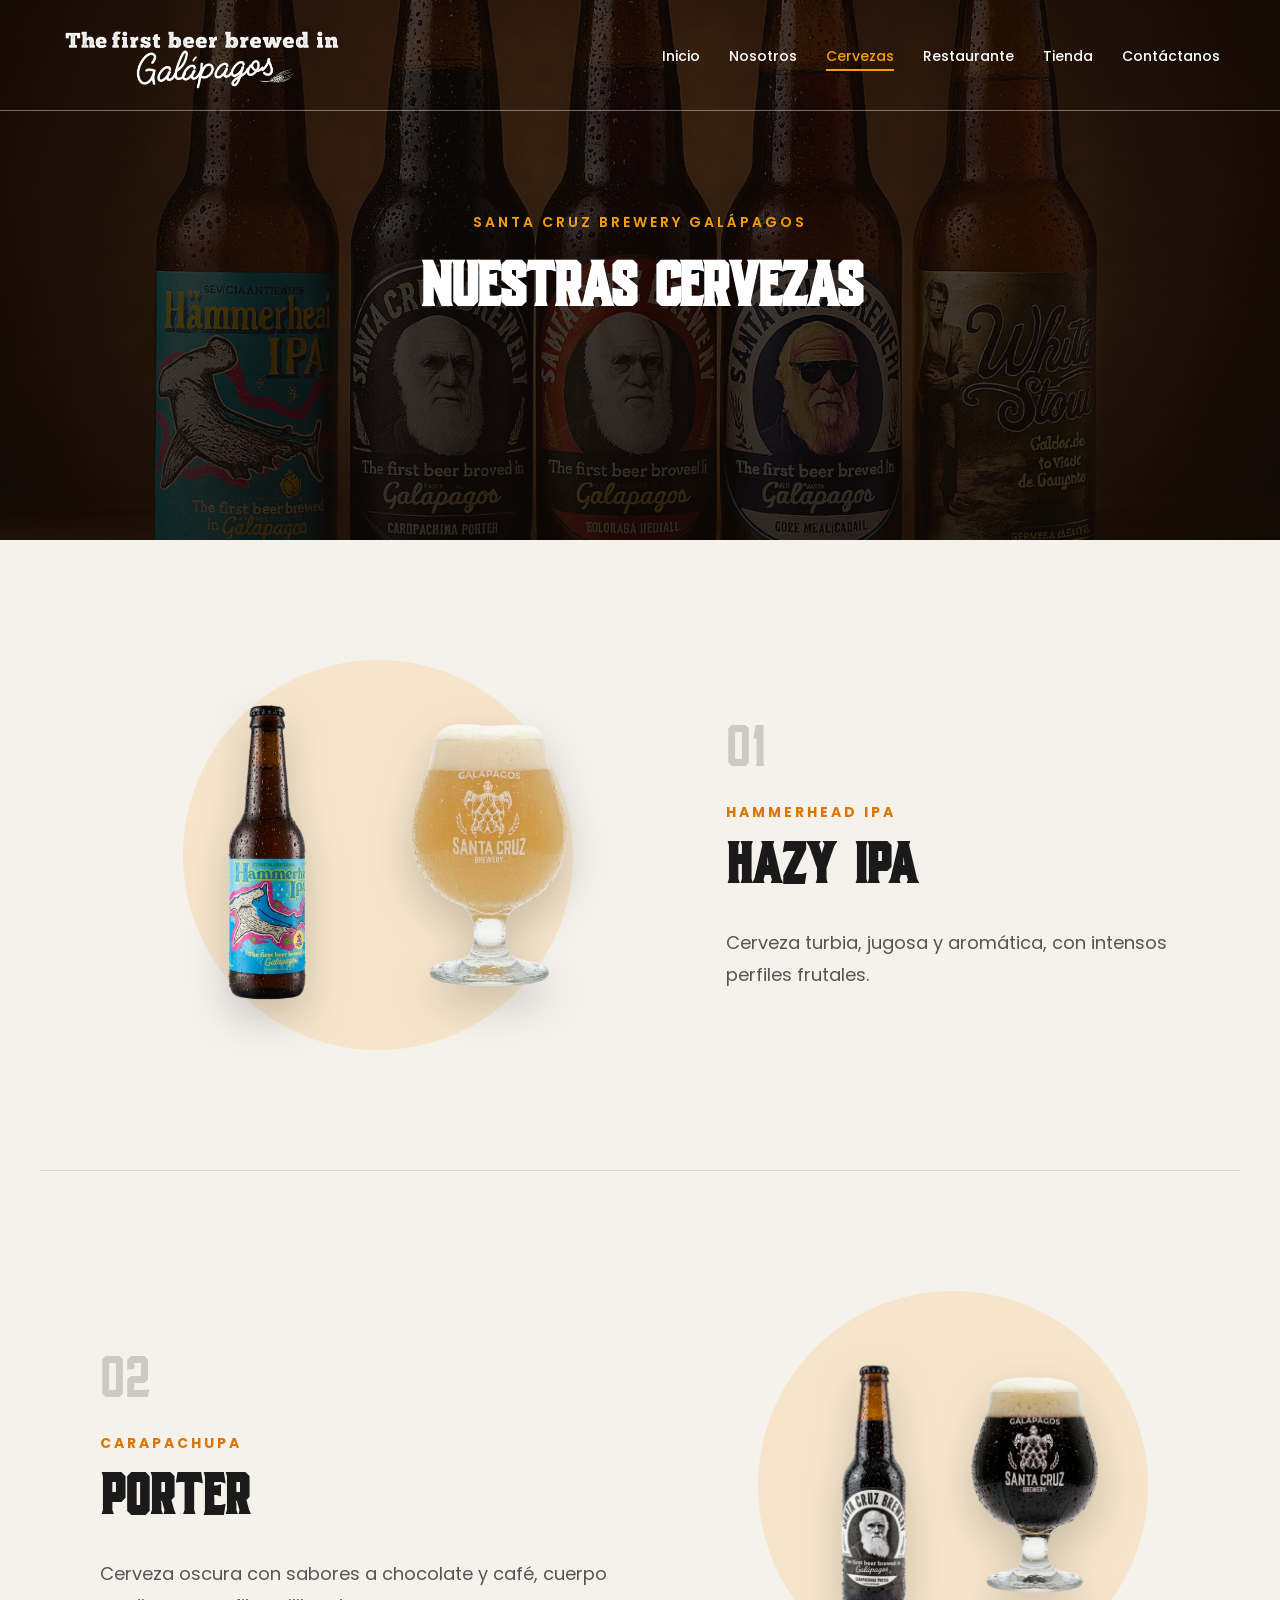
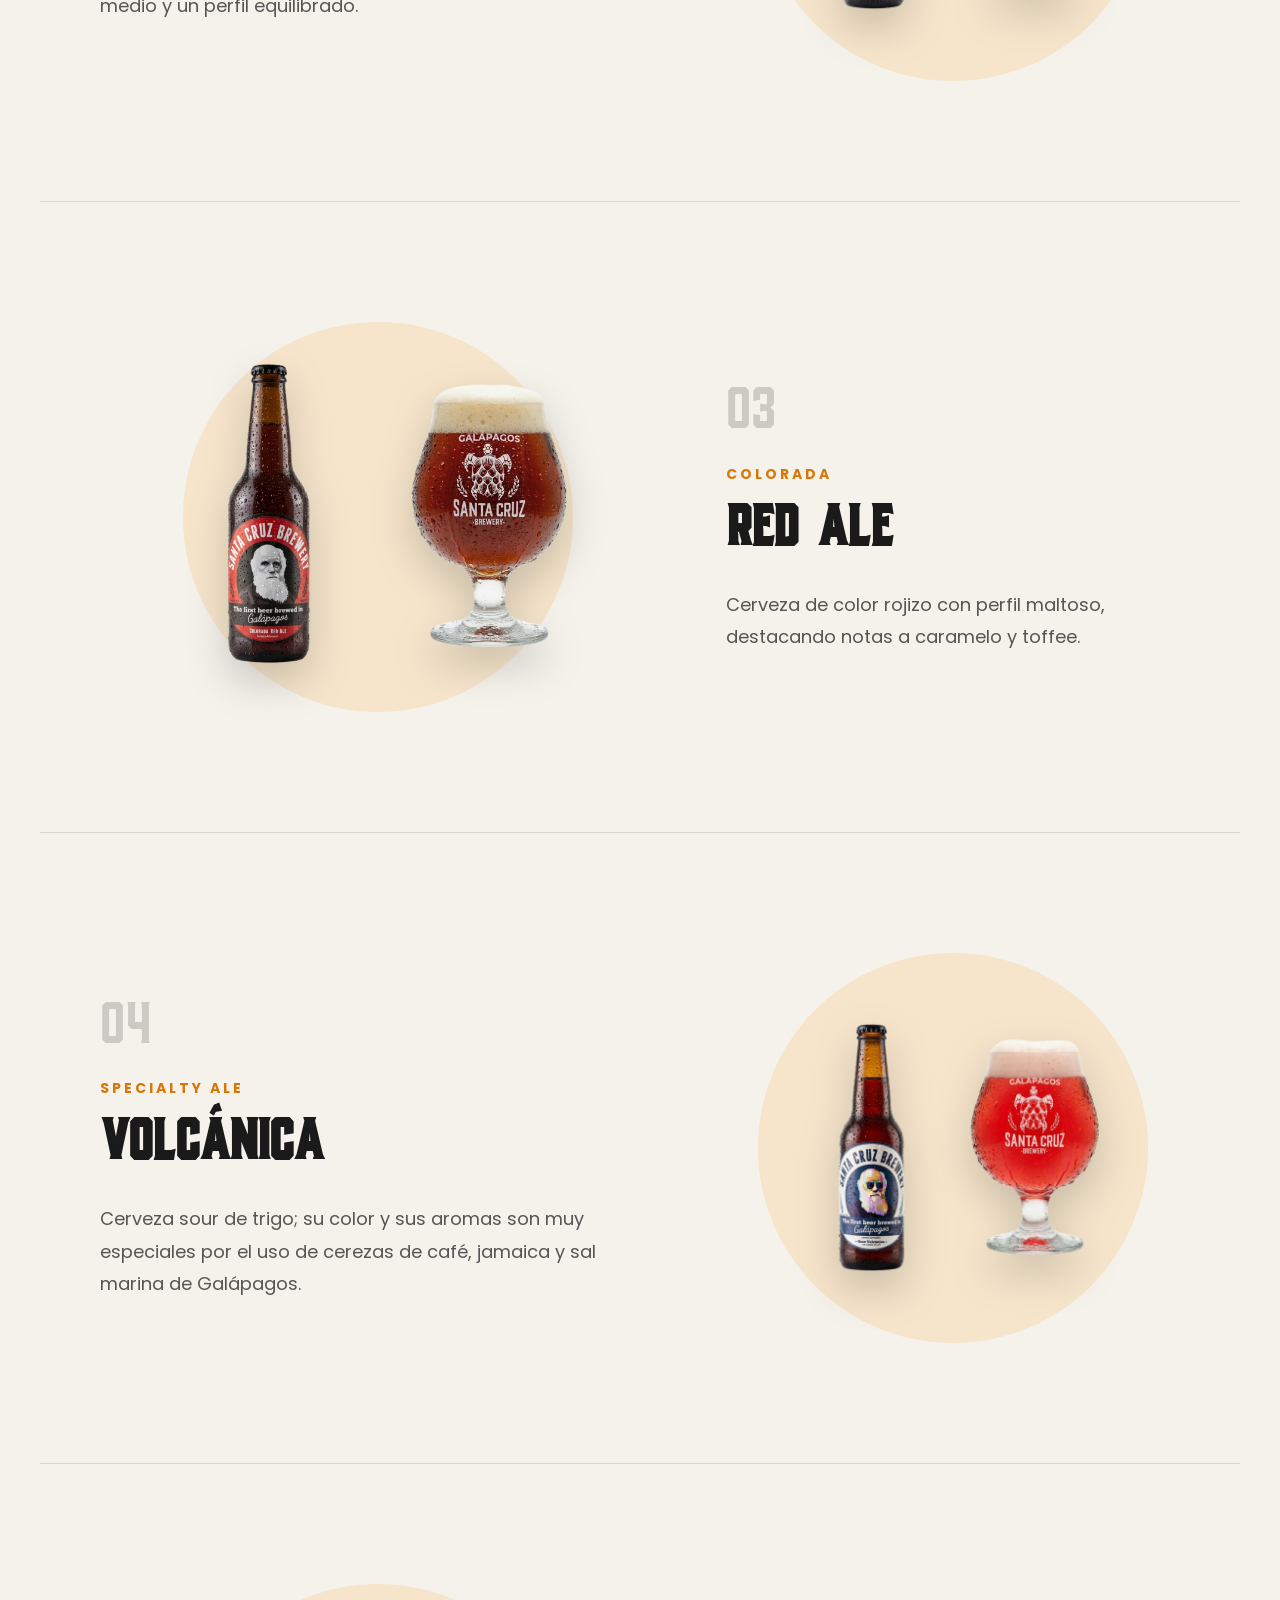
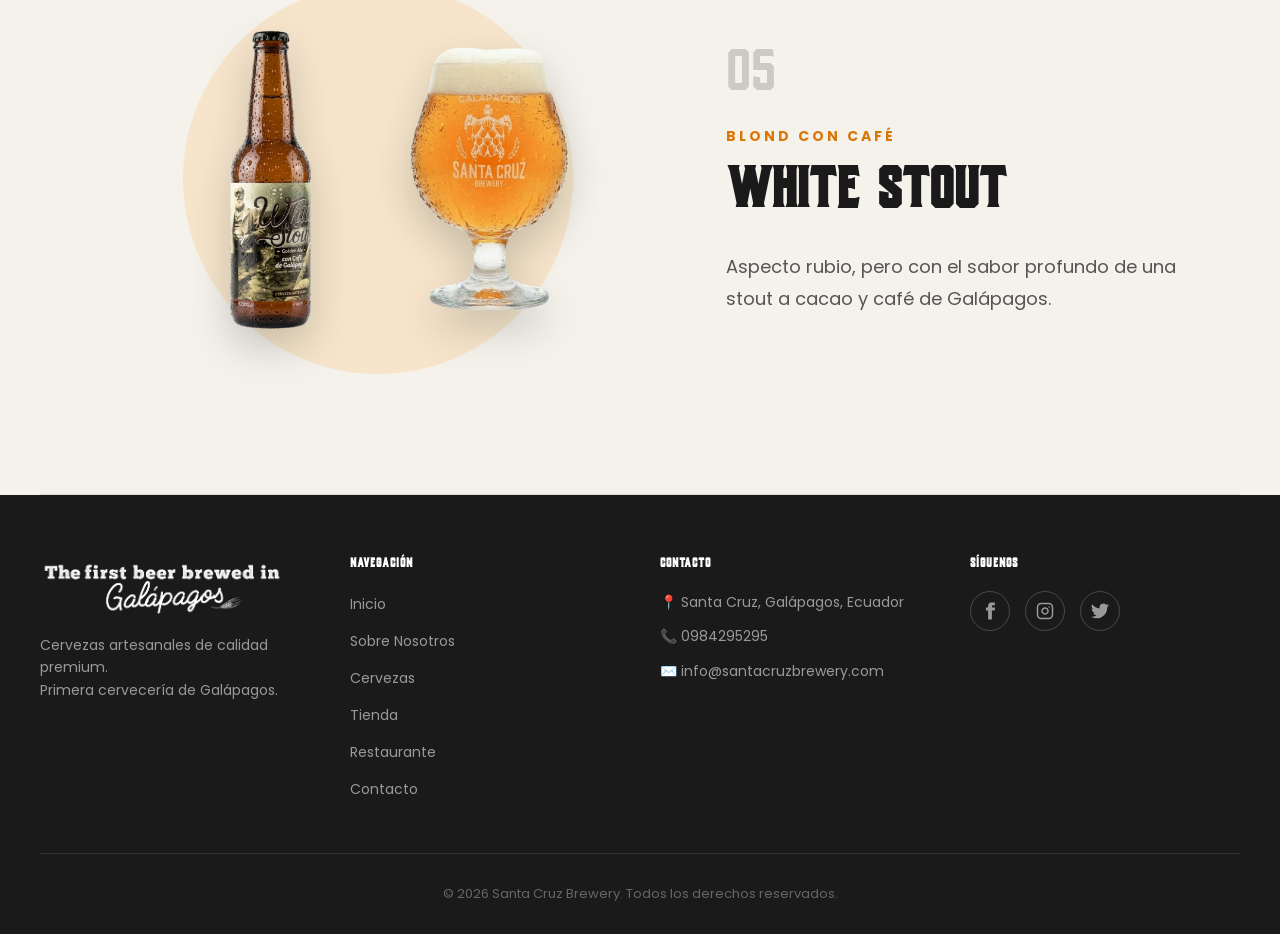
==== cervezas.html @ f24eea95 "Nuevos cambios globales" ====
<!DOCTYPE html>
<html lang="es">

<head>
    <meta charset="UTF-8">
    <meta name="viewport" content="width=device-width, initial-scale=1.0">
    <title>Cervezas - Santa Cruz Brewery</title>
    <link href="https://fonts.googleapis.com/css2?family=Poppins:wght@300;400;500;600;700&amp;display=swap"
        rel="stylesheet">
    <link rel="stylesheet" href="styles.css">
    <script>
        window.addEventListener('scroll', function () {
            const header = document.querySelector('.header');
            const hero = document.querySelector('.hero-simple');
            const scrollY = window.scrollY;

            if (hero) {
                const opacity = 1 - (scrollY / hero.offsetHeight);
                hero.style.opacity = Math.max(0, opacity);
            }

            header.classList.toggle('scrolled', scrollY > 50);
        });

        document.addEventListener('DOMContentLoaded', function () {
            const menuToggle = document.querySelector('.menu-toggle');
            const menu = document.querySelector('.menu');

            if (menuToggle && menu) {
                menuToggle.addEventListener('click', function () {
                    menu.classList.toggle('active');
                    menuToggle.classList.toggle('active');
                    menuToggle.setAttribute('aria-expanded', menu.classList.contains('active'));
                });
            }
        });
    </script>
</head>

<body>
    <header class="header">
        <div class="container">
            <a href="index.html" class="logo">
                <img src="assets/images/firstwhite.png" alt="Santa Cruz Brewery" class="logo-img logo-img--dark">
                <img src="assets/images/First.png" alt="Santa Cruz Brewery" class="logo-img logo-img--light">
            </a>

            <nav class="menu">
                <a href="index.html">Inicio</a>
                <a href="sobre-nosotros.html">Nosotros</a>
                <a href="cervezas.html" class="active">Cervezas</a>
                <a href="restaurante.html">Restaurante</a>
                <a href="tienda.html">Tienda</a>
                <a href="contacto.html">Contáctanos</a>
            </nav>

            <button class="menu-toggle" type="button" aria-label="Abrir menú" aria-expanded="false">
                <span></span>
                <span></span>
                <span></span>
            </button>
        </div>
    </header>

    <section class="hero-simple hero-beers">
        <div class="hero-simple-content">
            <span class="hero-subtitle">Santa Cruz Brewery Galápagos</span>
            <h1>Nuestras Cervezas</h1>
        </div>
    </section>

    <main class="beers-page">
        <article class="beer-detail" id="hazy-ipa">
            <div class="beer-detail-art">
                <img src="assets/images/ipabotella.png" alt="Botella de cerveza Hazy IPA">
                <img src="assets/images/ipacopa.png" alt="Copa de cerveza Hazy IPA">
            </div>
            <div class="beer-detail-content">
                <span class="beer-detail-number">01</span>
                <p class="beer-detail-style">HAMMERHEAD IPA</p>
                <h2>HAZY IPA</h2>
                <p>Cerveza turbia, jugosa y aromática, con intensos perfiles frutales.</p>
            </div>
        </article>

        <article class="beer-detail beer-detail--reverse" id="porter">
            <div class="beer-detail-art">
                <img src="assets/images/poterbotella.png" alt="Botella de cerveza Porter Carapachupa">
                <img src="assets/images/potercopa.png" alt="Copa de cerveza Porter Carapachupa">
            </div>
            <div class="beer-detail-content">
                <span class="beer-detail-number">02</span>
                <p class="beer-detail-style">CARAPACHUPA</p>
                <h2>Porter</h2>
                <p>Cerveza oscura con sabores a chocolate y café, cuerpo medio y un perfil equilibrado.</p>
            </div>
        </article>

        <article class="beer-detail" id="red-ale">
            <div class="beer-detail-art">
                <img src="assets/images/redalebotella.png" alt="Botella de cerveza Red Ale Colorada">
                <img src="assets/images/redalecopa.png" alt="Copa de cerveza Red Ale Colorada">
            </div>
            <div class="beer-detail-content">
                <span class="beer-detail-number">03</span>
                <p class="beer-detail-style">COLORADA</p>
                <h2>Red Ale</h2>
                <p>Cerveza de color rojizo con perfil maltoso, destacando notas a caramelo y toffee.</p>
            </div>
        </article>

        <article class="beer-detail beer-detail--reverse" id="volcanica">
            <div class="beer-detail-art">
                <img src="assets/images/volcanicabotella.png" alt="Botella de cerveza Volcánica">
                <img src="assets/images/volcanicacopa.png" alt="Copa de cerveza Volcánica">
            </div>
            <div class="beer-detail-content">
                <span class="beer-detail-number">04</span>
                <p class="beer-detail-style">SPECIALTY ALE</p>
                <h2>Volcánica</h2>
                <p>Cerveza sour de trigo; su color y sus aromas son muy especiales por el uso de cerezas de café,
                    jamaica y sal marina de Galápagos.</p>
            </div>
        </article>

        <article class="beer-detail" id="white-stout">
            <div class="beer-detail-art">
                <img src="assets/images/whitestoutbotella.png" alt="Botella de cerveza White Stout">
                <img src="assets/images/whitestoutcopa.png" alt="Copa de cerveza White Stout">
            </div>
            <div class="beer-detail-content">
                <span class="beer-detail-number">05</span>
                <p class="beer-detail-style">BLOND CON CAFÉ</p>
                <h2>White Stout</h2>
                <p>Aspecto rubio, pero con el sabor profundo de una stout a cacao y café de Galápagos.</p>
            </div>
        </article>
    </main>

    <footer class="footer">
        <div class="footer-container">
            <div class="footer-brand">
                <img src="assets/images/firstwhite.png" alt="Santa Cruz Brewery"
                    style="height:60px; margin-bottom:12px;">
                <p>Cervezas artesanales de calidad premium.<br>Primera cervecería de Galápagos.</p>
            </div>
            <div class="footer-links">
                <h4>Navegación</h4>
                <ul>
                    <li><a href="index.html">Inicio</a></li>
                    <li><a href="sobre-nosotros.html">Sobre Nosotros</a></li>
                    <li><a href="cervezas.html">Cervezas</a></li>
                    <li><a href="tienda.html">Tienda</a></li>
                    <li><a href="restaurante.html">Restaurante</a></li>
                    <li><a href="contacto.html">Contacto</a></li>
                </ul>
            </div>
            <div class="footer-contact">
                <h4>Contacto</h4>
                <ul>
                    <li>📍 Santa Cruz, Galápagos, Ecuador</li>
                    <li>📞 0984295295</li>
                    <li>✉️ info@santacruzbrewery.com</li>
                </ul>
            </div>
            <div class="footer-social">
                <h4>Síguenos</h4>
                <div class="social-icons">
                    <a href="#" aria-label="Facebook"><svg xmlns="http://www.w3.org/2000/svg" width="20" height="20"
                            viewBox="0 0 24 24" fill="currentColor">
                            <path d="M18.77,7.46H14.5v-1.9c0-.9.6-1.1,1-1.1h3V.5h-4.33C10.24.5,9.5,3.44,9.5,5.32v2.15h-3v4h3v12h5v-12h3.85l.42-4Z" />
                        </svg></a>
                    <a href="#" aria-label="Instagram"><svg xmlns="http://www.w3.org/2000/svg" width="20" height="20"
                            viewBox="0 0 24 24" fill="none" stroke="currentColor" stroke-width="2"
                            stroke-linecap="round" stroke-linejoin="round">
                            <rect x="2" y="2" width="20" height="20" rx="5" ry="5" />
                            <path d="M16 11.37A4 4 0 1 1 12.63 8 4 4 0 0 1 16 11.37z" />
                            <line x1="17.5" y1="6.5" x2="17.51" y2="6.5" />
                        </svg></a>
                    <a href="#" aria-label="Twitter"><svg xmlns="http://www.w3.org/2000/svg" width="20" height="20"
                            viewBox="0 0 24 24" fill="currentColor">
                            <path d="M23.95,4.57a10,10,0,0,1-2.82.77,4.96,4.96,0,0,0,2.16-2.72,9.9,9.9,0,0,1-3.12,1.19,4.92,4.92,0,0,0-8.39,4.88A14,14,0,0,1,1.64,3.16,4.92,4.92,0,0,0,3.2,9.72,4.86,4.86,0,0,1,.96,9.11v.06a4.93,4.93,0,0,0,3.95,4.83,4.86,4.86,0,0,1-2.22.08,4.93,4.93,0,0,0,4.6,3.42A9.87,9.87,0,0,1,0,19.54a13.94,13.94,0,0,0,7.55,2.21A13.9,13.9,0,0,0,21.56,7.67c0-.21,0-.42,0-.63A10,10,0,0,0,24,4.59Z" />
                        </svg></a>
                </div>
            </div>
        </div>
        <div class="footer-bottom">
            <p>&copy; 2026 Santa Cruz Brewery. Todos los derechos reservados.</p>
        </div>
    </footer>
</body>

</html>
---- styles.css ----
/* Custom font: Vhiena for headings */
@font-face {
    font-family: 'Vhiena';
    src: url('assets/fonts/vhiena-regular/Vhiena Regular.otf') format('opentype');
    font-weight: normal;
    font-style: normal;
    font-display: swap;
}

* {
    margin: 0;
    padding: 0;
    box-sizing: border-box;
}

body {
    font-family: 'Poppins', Arial, sans-serif;
}

/* Headings font */
h1,
h2,
h3,
h4,
h5,
h6 {
    font-family: 'Vhiena', serif;
}

/* HEADER */

.header {
    position: fixed;
    top: 0;
    left: 0;
    width: 100%;
    background: transparent;
    z-index: 1000;
    border-bottom: 1px solid rgba(255, 255, 255, 0.4);
    transition: background 0.3s ease, border-color 0.3s ease;
}

.header.scrolled {
    background: #ffffff;
    border-bottom: 1px solid rgba(0, 0, 0, 0.1);
}

.header.scrolled .logo {
    color: #000000;
}

.header.scrolled .menu a {
    color: #000000;
}

.header.scrolled .menu a:hover {
    color: #555555;
}

/* CONTENEDOR */

.container {
    max-width: 1200px;
    margin: auto;
    display: flex;
    justify-content: space-between;
    align-items: center;
    padding: 20px;
}

/* LOGO */

.logo {
    display: flex;
    align-items: center;
    text-decoration: none;
}

.logo-img {
    height: 70px;
    width: auto;
    object-fit: contain;
    transition: transform 0.3s ease, opacity 0.3s ease;
}

.logo-img:hover {
    transform: scale(1.04);
    opacity: 0.85;
}

/* Logo swap: dark header → white logo, scrolled (white) header → color logo */
.logo-img--dark {
    display: block;
}

/* firstwhite.png - visible on dark header */
.logo-img--light {
    display: none;
}

/* First.png      - hidden on dark header  */

.header.scrolled .logo-img--dark {
    display: none;
}

.header.scrolled .logo-img--light {
    display: block;
}

/* Menu */

.menu a {
    color: white;
    text-decoration: none;
    margin-left: 25px;
    font-size: 14px;
    font-weight: 500;
    position: relative;
    padding-bottom: 5px;
    transition: color 0.3s ease;
}

.menu a::after {
    content: '';
    position: absolute;
    bottom: 0;
    left: 0;
    width: 0;
    height: 2px;
    background-color: #f59e0b;
    transition: width 0.3s ease;
}

.menu a:hover {
    color: #f59e0b;
}

.menu a:hover::after,
.menu a.active::after {
    width: 100%;
}

.menu a.active {
    color: #f59e0b;
}

/* Hide menu toggle on desktop */
.menu-toggle {
    display: none;
}

/* HERO ART SECTION */

.hero-art {
    width: 100%;
    background-color: #0d0805;
    position: relative;
    overflow: hidden;
}

.hero-art::before {
    content: '';
    position: absolute;
    inset: 0;
    background:
        radial-gradient(ellipse 80% 60% at 50% 50%, rgba(245, 158, 11, 0.08) 0%, transparent 70%),
        linear-gradient(to bottom, rgba(13, 8, 5, 0.6) 0%, transparent 30%, transparent 70%, rgba(13, 8, 5, 0.7) 100%);
    z-index: 1;
    pointer-events: none;
}

.hero-art-content {
    position: relative;
    z-index: 2;
    text-align: center;
    padding: 60px 20px 30px;
}

.hero-art-title {
    font-family: 'Vhiena', serif;
    font-size: clamp(28px, 5vw, 52px);
    font-weight: 900;
    color: #ffffff;
    letter-spacing: 2px;
    text-transform: uppercase;
    margin: 0 0 6px;
}

.hero-art-subtitle {
    font-size: clamp(11px, 2vw, 14px);
    letter-spacing: 4px;
    text-transform: uppercase;
    color: #f59e0b;
    font-weight: 600;
    margin: 0 0 0;
}

.hero-art-image {
    width: 100%;
    height: 50vh;
    background-size: contain;
    background-position: center bottom;
    background-repeat: no-repeat;
    position: relative;
    z-index: 0;
}

@media screen and (min-width: 768px) {
    .hero-art-image {
        height: 70vh;
    }

    .hero-art-content {
        padding: 80px 40px 20px;
    }
}

@media screen and (min-width: 1024px) {
    .hero-art {
        /* On desktop, make it truly dramatic: full-screen */
        display: grid;
        grid-template-rows: auto 1fr;
    }

    .hero-art-image {
        height: 88vh;
    }

    .hero-art-content {
        padding: 90px 60px 0;
    }
}

.hero-art-image--68825 {
    background-image: url("assets/images/pack.png");
}

/* HERO IMAGE */

.hero {
    height: 100vh;
    background-image:
        linear-gradient(rgba(0, 0, 0, 0.2), rgba(0, 0, 0, 0.2)),
        url("assets/images/portada.png");
    background-size: cover;
    background-position: center;
    background-repeat: no-repeat;
    display: flex;
    align-items: center;
    justify-content: center;
}

.hero-logo {
    width: 500px;
    max-width: 80%;
    animation: floatLogo 3.5s ease-in-out infinite;
    filter: drop-shadow(0 4px 15px rgba(0, 0, 0, 0.5));
    z-index: 2;
}

@keyframes floatLogo {
    0% {
        transform: translateY(0);
    }

    50% {
        transform: translateY(-20px);
    }

    100% {
        transform: translateY(0);
    }
}

/* FEATURED SECTION */

.featured {
    background: #ffffff;
    padding: 80px 20px;
    text-align: center;
    position: relative;
}

.featured-header span {
    font-size: 14px;
    letter-spacing: 3px;
    color: #999;
    font-weight: 600;
    text-transform: uppercase;
    display: block;
    margin-bottom: 5px;
}

.featured-header h2 {
    font-size: 60px;
    font-weight: 900;
    font-family: 'Vhiena', serif;
    margin-bottom: 60px;
    color: #000;
}

/* Responsive: reduce font sizes */
@media (max-width: 768px) {
    .featured-header span {
        font-size: 12px;
    }

    .featured-header h2 {
        font-size: 40px;
        margin-bottom: 30px;
    }
}

/* PRODUCTS */

.products {
    display: flex;
    justify-content: center;
    align-items: center;
    gap: 120px;
    flex-wrap: wrap;
}

.product img {
    height: 300px;
    transition: transform 0.3s ease;
}

.product img:hover {
    transform: scale(1.05);
}

/* PRODUCTS LIST - NEW STRUCTURE */

.products-list {
    display: flex;
    justify-content: center;
    align-items: center;
    gap: 150px;
    flex-wrap: wrap;
    list-style: none;
    padding: 0;
    margin: 0;
}

.products-item {
    position: relative;
    display: flex;
    justify-content: center;
    align-items: center;
}

.products-item-link {
    display: block;
    text-decoration: none;
}

.products-item-art {
    position: relative;
    margin: 0;
    display: flex;
    flex-direction: column;
    align-items: center;
}

.products-item-art-image {
    height: 380px;
    width: auto;
    transition: transform 0.3s ease;
    position: relative;
    z-index: 2;
}

.products-item-link:hover .products-item-art-image {
    transform: scale(1.05);
}

.products-item-art-glass {
    position: absolute;
    top: 35%;
    right: -180px;
    transform: translateY(-50%);
    z-index: 1;
    pointer-events: none;
    opacity: 0;
    transition: opacity 0.3s ease, right 0.3s ease;
}

.products-item-link:hover .products-item-art-glass {
    opacity: 1;
    right: -140px;
}

.products-item-art-glass-image {
    height: 450px;
    width: auto;
    opacity: 0.95;
    filter: contrast(135%) saturate(115%);
}

/* Responsive */

@media (max-width: 768px) {
    .products-list {
        gap: 250px;
    }

    .products-item-art-image {
        height: 200px;
    }

    .products-item-art-glass-image {
        height: 200px;
    }

    .products-item-art-glass {
        right: -40px;
    }

    .products-item-link:hover .products-item-art-glass {
        right: -30px;
    }
}

/* CAROUSEL - Mobile */
.carousel-arrow {
    position: absolute;
    top: 50%;
    transform: translateY(-50%);
    background: #ffffff;
    color: #333333;
    border: 1px solid #cccccc;
    font-size: 20px;
    width: 40px;
    height: 40px;
    border-radius: 50%;
    cursor: pointer;
    z-index: 10;
    display: none;
    align-items: center;
    justify-content: center;
    transition: all 0.3s ease;
}

.carousel-arrow:hover {
    background: #f5f5f5;
    border-color: #333333;
}

.carousel-arrow--prev {
    left: 10px;
}

.carousel-arrow--next {
    right: 10px;
}

/* Carousel Dots */
.carousel-dots {
    display: none;
    justify-content: center;
    align-items: center;
    gap: 12px;
    margin-top: 50px;
    width: 100%;
}

.carousel-dots .dot {
    padding: 0;
    border: 0;
    width: 8px;
    height: 8px;
    border-radius: 50%;
    background: #bbbbbb;
    transition: all 0.3s ease;
    cursor: pointer;
}

.carousel-dots .dot.active {
    background: #000000;
    width: 24px;
    border-radius: 4px;
}

/* Mobile carousel styles */
@media (max-width: 768px) {
    .featured {
        padding: 60px 20px 40px 20px;
        min-height: auto;
        display: flex;
        flex-direction: column;
        justify-content: center;
        background: #ffffff;
    }

    .products-list {
        gap: 0;
        position: relative;
        padding: 0 40px;
        align-items: center;
    }

    .products-item {
        display: none;
        justify-content: center;
        width: 100%;
    }

    .products-item.active {
        display: flex;
    }

    .carousel-arrow {
        display: flex;
    }

    .carousel-dots {
        display: flex;
    }

    /* Shift the container slightly to the left to perfectly center the bottle+glass group visually */
    .products-item-art {
        transform: translateX(-15px);
    }

    /* Anchor the glass proportionally next to the bottle */
    .products-item-art-glass {
        opacity: 1 !important;
        right: -75px !important;
        top: 50% !important;
        transform: translateY(-50%) !important;
        z-index: 1;
        /* Keep it securely behind the bottle */
    }

    .products-item-art-image {
        height: 320px;
        z-index: 2;
        /* Bottle stays in front */
    }

    .products-item-art-glass-image {
        height: 290px;
    }
}

/* default */
.products-item.active {
    display: flex;
}

/* Desktop: show all products by default */
.products-item.active {
    display: flex;
}

/* Menu Responsive */
@media (max-width: 768px) {
    .logo-img {
        height: 90px;
    }

    .container {
        padding: 15px;
    }

    .menu {
        display: none;
        position: fixed;
        right: -300px;
        top: 0;
        bottom: 0;
        width: 280px;
        background: #1a1a1a;
        flex-direction: column;
        padding: 80px 30px 30px;
        z-index: 999;
        transition: right 0.4s cubic-bezier(0.4, 0, 0.2, 1);
        box-shadow: -5px 0 30px rgba(0, 0, 0, 0.3);
    }

    .menu.active {
        display: flex;
        right: 0;
    }

    .menu a {
        color: #ffffff;
        margin-left: 0;
        margin-bottom: 0;
        font-size: 16px;
        font-weight: 500;
        padding: 15px 0;
        border-bottom: 1px solid rgba(255, 255, 255, 0.08);
        transition: all 0.3s ease;
        letter-spacing: 0.5px;
    }

    .menu a:hover {
        color: #00d4ff;
        padding-left: 15px;
    }

    .menu a::before {
        content: '';
        position: absolute;
        left: 0;
        top: 50%;
        transform: translateY(-50%);
        width: 0;
        height: 2px;
        background: #00d4ff;
        transition: width 0.3s ease;
    }

    .menu a:hover::before {
        width: 8px;
    }

    .header.scrolled .menu {
        background: #ffffff;
    }

    .header.scrolled .menu a {
        color: #333333;
        border-bottom-color: rgba(0, 0, 0, 0.08);
    }

    .header.scrolled .menu a:hover {
        color: #00d4ff;
    }

    /* Overlay */
    .menu-overlay {
        display: none;
        position: fixed;
        top: 0;
        left: 0;
        right: 0;
        bottom: 0;
        background: rgba(0, 0, 0, 0.5);
        z-index: 998;
        opacity: 0;
        transition: opacity 0.3s ease;
    }

    .menu-overlay.active {
        opacity: 1;
    }

    /* Mobile menu toggle button */
    .menu-toggle {
        display: flex;
        flex-direction: column;
        justify-content: center;
        align-items: center;
        width: 44px;
        height: 44px;
        background: none;
        border: none;
        cursor: pointer;
        padding: 10px;
        z-index: 1001;
        gap: 6px;
    }

    .menu-toggle span {
        display: block;
        width: 26px;
        height: 2px;
        background: white;
        transition: all 0.3s ease;
        border-radius: 2px;
    }

    .menu-toggle.active span:nth-child(1) {
        transform: rotate(45deg) translate(5px, 6px);
    }

    .menu-toggle.active span:nth-child(2) {
        opacity: 0;
    }

    .menu-toggle.active span:nth-child(3) {
        transform: rotate(-45deg) translate(5px, -6px);
    }

    .header.scrolled .menu-toggle span {
        background: #000000;
    }
}

/* FOOTER */

.footer {
    background: #1a1a1a;
    color: #ffffff;
    padding: 60px 20px 30px;
}

.footer-container {
    max-width: 1200px;
    margin: 0 auto;
    display: grid;
    grid-template-columns: repeat(auto-fit, minmax(250px, 1fr));
    gap: 40px;
    padding-bottom: 40px;
    border-bottom: 1px solid rgba(255, 255, 255, 0.1);
}

.footer-brand h3 {
    font-size: 24px;
    font-weight: 700;
    margin-bottom: 15px;
    font-family: 'Vhiena', serif;
}

.footer-brand p {
    font-size: 14px;
    color: #999;
    line-height: 1.6;
}

.footer-logo {
    height: 100px;
    margin-bottom: 12px;
}

.footer-links h4,
.footer-contact h4,
.footer-social h4 {
    font-size: 16px;
    font-weight: 600;
    margin-bottom: 20px;
    color: #ffffff;
    text-transform: uppercase;
    letter-spacing: 1px;
}

.footer-links ul {
    list-style: none;
    padding: 0;
    margin: 0;
}

.footer-links li {
    margin-bottom: 12px;
}

.footer-links a {
    color: #999;
    text-decoration: none;
    font-size: 14px;
    transition: color 0.3s ease;
}

.footer-links a:hover {
    color: #f59e0b;
}

.footer-contact ul {
    list-style: none;
    padding: 0;
    margin: 0;
}

.footer-contact li {
    color: #999;
    font-size: 14px;
    margin-bottom: 12px;
    line-height: 1.6;
}

.social-icons {
    display: flex;
    gap: 15px;
}

.social-icons a {
    color: #999;
    text-decoration: none;
    font-size: 14px;
    padding: 10px;
    border: 1px solid rgba(255, 255, 255, 0.2);
    border-radius: 50%;
    transition: all 0.3s ease;
    display: flex;
    align-items: center;
    justify-content: center;
    width: 40px;
    height: 40px;
}

.social-icons a:hover {
    color: #f59e0b;
    border-color: #f59e0b;
    background: rgba(245, 158, 11, 0.1);
}

.footer-bottom {
    max-width: 1200px;
    margin: 0 auto;
    padding-top: 30px;
    text-align: center;
}

.footer-bottom p {
    font-size: 13px;
    color: #666;
}

/* Mobile footer */
@media (max-width: 768px) {
    .footer {
        padding: 40px 20px 20px;
    }

    .footer-container {
        grid-template-columns: 1fr;
        gap: 30px;
        text-align: center;
    }

    .social-icons {
        justify-content: center;
    }
}

/* HERO SIMPLE - CONTACTO */

.hero-simple {
    height: 60vh;
    min-height: 400px;
    background: linear-gradient(135deg, #1a1a1a 0%, #2d2d2d 100%);
    display: flex;
    align-items: center;
    justify-content: center;
    text-align: center;
    position: relative;
}

.hero-simple-content h1 {
    font-size: 80px;
    font-weight: 900;
    font-family: 'Vhiena', serif;
    color: #ffffff;
    letter-spacing: -2px;
}

@media (max-width: 768px) {
    .hero-simple {
        height: 50vh;
        min-height: 300px;
    }

    .hero-simple-content h1 {
        font-size: 48px;
    }
}

/* CONTACTO SECTION */

.contacto {
    background: #f9f9f9;
    padding: 100px 20px;
}

.contacto-container {
    max-width: 1200px;
    margin: 0 auto;
    display: grid;
    grid-template-columns: 1fr 1fr;
    gap: 80px;
    align-items: start;
}

/* Columna Izquierda */
.contacto-info {
    padding-right: 40px;
}

.contacto-info h2 {
    font-size: 48px;
    font-weight: 700;
    font-family: 'Vhiena', serif;
    margin-bottom: 25px;
    color: #1a1a1a;
}

.contacto-descripcion {
    font-size: 16px;
    line-height: 1.8;
    color: #555;
    margin-bottom: 40px;
}

.contacto-detalles {
    margin-bottom: 40px;
}

.contacto-item {
    display: flex;
    align-items: flex-start;
    gap: 15px;
    margin-bottom: 25px;
}

.contacto-icon {
    font-size: 24px;
    width: 40px;
    text-align: center;
}

.contacto-item strong {
    display: block;
    font-size: 14px;
    font-weight: 600;
    color: #1a1a1a;
    text-transform: uppercase;
    letter-spacing: 1px;
    margin-bottom: 5px;
}

.contacto-item p {
    font-size: 15px;
    color: #666;
    margin: 0;
    line-height: 1.5;
}

.contacto-proceso {
    background: #fff;
    padding: 25px;
    border-left: 4px solid #f59e0b;
    border-radius: 0 8px 8px 0;
}

.contacto-proceso h3 {
    font-size: 18px;
    font-weight: 700;
    font-family: 'Vhiena', serif;
    margin-bottom: 15px;
    color: #1a1a1a;
}

.contacto-proceso p {
    font-size: 14px;
    line-height: 1.7;
    color: #666;
    margin: 0;
}

/* Columna Derecha - Formulario */
.contacto-formulario {
    background: #ffffff;
    padding: 40px;
    border-radius: 12px;
    box-shadow: 0 4px 30px rgba(0, 0, 0, 0.08);
}

.form-contacto {
    display: flex;
    flex-direction: column;
    gap: 20px;
}

.form-group {
    display: flex;
    flex-direction: column;
    gap: 8px;
}

.form-group label {
    font-size: 13px;
    font-weight: 600;
    color: #333;
    text-transform: uppercase;
    letter-spacing: 0.5px;
}

.form-group input,
.form-group select,
.form-group textarea {
    padding: 14px 16px;
    font-size: 15px;
    border: 1px solid #e0e0e0;
    border-radius: 6px;
    background: #fafafa;
    transition: all 0.3s ease;
    font-family: Arial, sans-serif;
}

.form-group input:focus,
.form-group select:focus,
.form-group textarea:focus {
    outline: none;
    border-color: #f59e0b;
    box-shadow: 0 0 0 3px rgba(245, 158, 11, 0.15);
    background: #fff;
}

.form-group input::placeholder,
.form-group textarea::placeholder {
    color: #aaa;
}

.form-group select {
    cursor: pointer;
    appearance: none;
    background-image: url("data:image/svg+xml,%3Csvg xmlns='http://www.w3.org/2000/svg' width='12' height='12' viewBox='0 0 12 12'%3E%3Cpath fill='%23333' d='M6 8L1 3h10z'/%3E%3C/svg%3E");
    background-repeat: no-repeat;
    background-position: right 16px center;
    padding-right: 40px;
}

.form-group textarea {
    resize: vertical;
    min-height: 120px;
}

.btn-submit {
    width: 100%;
    padding: 16px 24px;
    font-size: 15px;
    font-weight: 600;
    text-transform: uppercase;
    letter-spacing: 1px;
    color: #ffffff;
    background: #1e293b;
    border: none;
    border-radius: 6px;
    cursor: pointer;
    transition: all 0.3s ease;
    margin-top: 10px;
}

.btn-submit:hover {
    background: #0f172a;
    transform: translateY(-2px);
    box-shadow: 0 4px 12px rgba(30, 41, 59, 0.3);
}

.btn-submit:active {
    transform: translateY(0);
}

/* Responsive Contacto */
@media (max-width: 1024px) {
    .contacto-container {
        gap: 50px;
    }
}

@media (max-width: 768px) {
    .contacto {
        padding: 60px 20px;
    }

    .contacto-container {
        grid-template-columns: 1fr;
        gap: 40px;
    }

    .contacto-info {
        padding-right: 0;
    }

    .contacto-info h2 {
        font-size: 36px;
    }

    .contacto-formulario {
        padding: 30px 20px;
    }
}

/* HERO ABOUT - Sobre Nosotros */

.hero-about {
    background: linear-gradient(135deg, #1a1a1a 0%, #2d2d2d 100%);
}

.hero-subtitle {
    display: block;
    font-size: 14px;
    font-weight: 600;
    text-transform: uppercase;
    letter-spacing: 3px;
    color: #f59e0b;
    margin-bottom: 15px;
}

/* ABOUT INTRO */

.about-intro {
    padding: 100px 20px;
    background: #ffffff;
}

.about-container {
    max-width: 1200px;
    margin: 0 auto;
    display: grid;
    grid-template-columns: 1fr 1fr;
    gap: 60px;
    align-items: center;
}

.about-text h2 {
    font-size: 42px;
    font-weight: 700;
    font-family: 'Vhiena', serif;
    margin-bottom: 25px;
    color: #1a1a1a;
    line-height: 1.2;
}

.about-text p {
    font-size: 16px;
    line-height: 1.8;
    color: #555;
    margin-bottom: 20px;
}

.about-image img {
    width: 100%;
    height: auto;
    border-radius: 12px;
    box-shadow: 0 20px 60px rgba(0, 0, 0, 0.15);
}

/* ABOUT MISION VISION */

.about-mision-vision {
    padding: 80px 20px;
    background: #f5f5f5;
}

.mv-container {
    max-width: 1200px;
    margin: 0 auto;
}

.mv-grid {
    display: grid;
    grid-template-columns: 1fr 1fr;
    gap: 40px;
}

.mv-card {
    background: #ffffff;
    padding: 50px 40px;
    border-radius: 16px;
    text-align: center;
    box-shadow: 0 10px 40px rgba(0, 0, 0, 0.08);
    position: relative;
    overflow: hidden;
}

.mv-mision {
    border-top: 4px solid #f59e0b;
}

.mv-vision {
    border-top: 4px solid #1a1a1a;
}

.mv-label {
    display: block;
    font-size: 12px;
    font-weight: 700;
    text-transform: uppercase;
    letter-spacing: 2px;
    color: #999;
    margin-bottom: 20px;
}

.mv-card h3 {
    font-size: 22px;
    font-weight: 500;
    font-family: 'Vhiena', serif;
    color: #1a1a1a;
    line-height: 1.5;
}

/* ABOUT VALUES */

.about-values {
    padding: 100px 20px;
    background: #f9f9f9;
}

.values-container {
    max-width: 1200px;
    margin: 0 auto;
}

.values-header {
    text-align: center;
    margin-bottom: 60px;
}

.values-header h2 {
    font-size: 48px;
    font-weight: 700;
    font-family: 'Vhiena', serif;
    color: #1a1a1a;
    margin-bottom: 15px;
}

.values-header p {
    font-size: 18px;
    color: #777;
}

.values-grid {
    display: grid;
    grid-template-columns: repeat(4, 1fr);
    gap: 30px;
}

.value-card {
    background: #ffffff;
    padding: 40px 30px;
    border-radius: 12px;
    text-align: center;
    transition: transform 0.3s ease, box-shadow 0.3s ease;
}

.value-card:hover {
    transform: translateY(-10px);
    box-shadow: 0 20px 40px rgba(0, 0, 0, 0.1);
}

.value-icon {
    font-size: 48px;
    margin-bottom: 20px;
}

.value-card h3 {
    font-size: 20px;
    font-weight: 700;
    font-family: 'Vhiena', serif;
    color: #1a1a1a;
    margin-bottom: 15px;
}

.value-card p {
    font-size: 14px;
    line-height: 1.7;
    color: #666;
}

/* ABOUT PROCESS */

.about-process {
    padding: 100px 20px;
    background: #1a1a1a;
    color: #ffffff;
}

.process-container {
    max-width: 1200px;
    margin: 0 auto;
}

.process-header {
    text-align: center;
    margin-bottom: 60px;
}

.process-header h2 {
    font-size: 48px;
    font-weight: 700;
    font-family: 'Vhiena', serif;
    margin-bottom: 15px;
}

.process-header p {
    font-size: 18px;
    color: #999;
}

.process-timeline {
    display: grid;
    grid-template-columns: repeat(5, 1fr);
    gap: 20px;
}

.process-step {
    position: relative;
    padding: 30px 20px;
    text-align: center;
}

.process-step::after {
    content: '';
    position: absolute;
    top: 50px;
    right: -15px;
    width: 30px;
    height: 2px;
    background: #f59e0b;
}

.process-step:last-child::after {
    display: none;
}

.step-number {
    font-size: 48px;
    font-weight: 900;
    font-family: 'Vhiena', serif;
    color: #f59e0b;
    opacity: 0.3;
    margin-bottom: 15px;
}

.process-step h3 {
    font-size: 18px;
    font-weight: 700;
    margin-bottom: 12px;
    color: #ffffff;
}

.process-step p {
    font-size: 13px;
    line-height: 1.6;
    color: #999;
}

/* ABOUT TEAM */

.about-team {
    padding: 100px 20px;
    background: #ffffff;
}

.team-container {
    max-width: 1200px;
    margin: 0 auto;
}

.team-header {
    text-align: center;
    margin-bottom: 60px;
}

.team-header h2 {
    font-size: 48px;
    font-weight: 700;
    font-family: 'Vhiena', serif;
    color: #1a1a1a;
    margin-bottom: 15px;
}

.team-header p {
    font-size: 18px;
    color: #777;
}

.team-grid {
    display: grid;
    grid-template-columns: repeat(3, 1fr);
    gap: 40px;
}

.team-member {
    text-align: center;
}

.member-image {
    width: 200px;
    height: 200px;
    margin: 0 auto 25px;
    border-radius: 50%;
    overflow: hidden;
    box-shadow: 0 10px 30px rgba(0, 0, 0, 0.15);
}

.member-image img {
    width: 100%;
    height: 100%;
    object-fit: cover;
}

.team-member h4 {
    font-size: 20px;
    font-weight: 700;
    font-family: 'Vhiena', serif;
    color: #1a1a1a;
    margin-bottom: 5px;
}

.team-member span {
    display: block;
    font-size: 14px;
    font-weight: 600;
    color: #f59e0b;
    text-transform: uppercase;
    letter-spacing: 1px;
    margin-bottom: 15px;
}

.team-member p {
    font-size: 14px;
    line-height: 1.7;
    color: #666;
    padding: 0 20px;
}

/* ABOUT CTA */

.about-cta {
    padding: 100px 20px;
    background: linear-gradient(135deg, #f59e0b 0%, #d97706 100%);
    text-align: center;
}

.cta-container {
    max-width: 600px;
    margin: 0 auto;
}

.cta-container h2 {
    font-size: 42px;
    font-weight: 700;
    font-family: 'Vhiena', serif;
    color: #ffffff;
    margin-bottom: 15px;
}

.cta-container p {
    font-size: 18px;
    color: rgba(255, 255, 255, 0.9);
    margin-bottom: 30px;
}

.btn-cta {
    display: inline-block;
    padding: 16px 40px;
    font-size: 15px;
    font-weight: 600;
    text-transform: uppercase;
    letter-spacing: 1px;
    color: #f59e0b;
    background: #ffffff;
    text-decoration: none;
    border-radius: 6px;
    transition: all 0.3s ease;
}

.btn-cta:hover {
    transform: translateY(-3px);
    box-shadow: 0 10px 30px rgba(0, 0, 0, 0.2);
}

/* Responsive About */

@media (max-width: 1024px) {
    .values-grid {
        grid-template-columns: repeat(2, 1fr);
    }

    .process-timeline {
        grid-template-columns: repeat(3, 1fr);
    }

    .process-step::after {
        display: none;
    }
}

@media (max-width: 768px) {

    .about-intro,
    .about-values,
    .about-process,
    .about-team,
    .about-cta {
        padding: 60px 20px;
    }

    .about-container {
        grid-template-columns: 1fr;
        gap: 40px;
    }

    .about-text h2 {
        font-size: 32px;
    }

    .mv-grid {
        grid-template-columns: 1fr;
    }

    .values-grid {
        grid-template-columns: 1fr;
    }

    .process-timeline {
        grid-template-columns: 1fr;
    }

    .team-grid {
        grid-template-columns: 1fr;
    }

    .values-header h2,
    .process-header h2,
    .team-header h2,
    .cta-container h2 {
        font-size: 32px;
    }
}

/* SHOP PAGE */

.hero-shop {
    background: linear-gradient(135deg, #1a1a1a 0%, #2d2d2d 100%);
}

/* Shop Filters */

.shop-filters {
    padding: 30px 20px;
    background: #ffffff;
    border-bottom: 1px solid #eee;
    position: sticky;
    top: 70px;
    z-index: 100;
}

.filters-container {
    max-width: 1200px;
    margin: 0 auto;
    display: flex;
    justify-content: center;
}

.filter-group {
    display: flex;
    gap: 10px;
    flex-wrap: wrap;
    justify-content: center;
}

.filter-btn {
    padding: 10px 20px;
    font-size: 14px;
    font-weight: 500;
    color: #666;
    background: transparent;
    border: 1px solid #ddd;
    border-radius: 25px;
    cursor: pointer;
    transition: all 0.3s ease;
}

.filter-btn:hover {
    border-color: #f59e0b;
    color: #f59e0b;
}

.filter-btn.active {
    background: #f59e0b;
    border-color: #f59e0b;
    color: #ffffff;
}

/* Shop Products */

.shop-products {
    padding: 60px 20px;
    background: #f9f9f9;
}

.products-grid {
    max-width: 1200px;
    margin: 0 auto;
    display: grid;
    grid-template-columns: repeat(4, 1fr);
    gap: 30px;
}

.product-card {
    background: #ffffff;
    border-radius: 12px;
    overflow: hidden;
    box-shadow: 0 4px 20px rgba(0, 0, 0, 0.06);
    transition: transform 0.3s ease, box-shadow 0.3s ease;
}

.product-card:hover {
    transform: translateY(-10px);
    box-shadow: 0 15px 40px rgba(0, 0, 0, 0.12);
}

.product-image {
    position: relative;
    padding: 20px;
    background: #f5f5f5;
    display: flex;
    align-items: center;
    justify-content: center;
    min-height: 250px;
}

.product-image img {
    max-width: 100%;
    max-height: 200px;
    object-fit: contain;
}

.product-badge {
    position: absolute;
    top: 15px;
    left: 15px;
    padding: 6px 12px;
    font-size: 11px;
    font-weight: 700;
    text-transform: uppercase;
    letter-spacing: 0.5px;
    background: #f59e0b;
    color: #ffffff;
    border-radius: 4px;
}

.product-info {
    padding: 25px;
}

.product-info h3 {
    font-size: 20px;
    font-weight: 700;
    font-family: 'Vhiena', serif;
    color: #1a1a1a;
    margin-bottom: 5px;
}

.product-style {
    font-size: 12px;
    font-weight: 600;
    text-transform: uppercase;
    letter-spacing: 1px;
    color: #f59e0b;
    margin-bottom: 10px;
}

.product-desc {
    font-size: 13px;
    line-height: 1.6;
    color: #666;
    margin-bottom: 20px;
    min-height: 60px;
}

.product-price {
    display: flex;
    align-items: baseline;
    gap: 5px;
    margin-bottom: 20px;
}

.product-price .price {
    font-size: 24px;
    font-weight: 700;
    font-family: 'Vhiena', serif;
    color: #1a1a1a;
}

.product-price .price-unit {
    font-size: 13px;
    color: #999;
}

.btn-add-cart {
    width: 100%;
    padding: 14px;
    font-size: 14px;
    font-weight: 600;
    text-transform: uppercase;
    letter-spacing: 0.5px;
    color: #ffffff;
    background: #1a1a1a;
    border: none;
    border-radius: 6px;
    cursor: pointer;
    transition: all 0.3s ease;
}

.btn-add-cart:hover {
    background: #f59e0b;
}

/* Shop Newsletter */

.shop-newsletter {
    padding: 80px 20px;
    background: #1a1a1a;
    text-align: center;
}

.newsletter-container {
    max-width: 600px;
    margin: 0 auto;
}

.newsletter-container h2 {
    font-size: 36px;
    font-weight: 700;
    font-family: 'Vhiena', serif;
    color: #ffffff;
    margin-bottom: 15px;
}

.newsletter-container p {
    font-size: 16px;
    color: #999;
    margin-bottom: 30px;
}

.newsletter-form {
    display: flex;
    gap: 15px;
}

.newsletter-form input {
    flex: 1;
    padding: 14px 20px;
    font-size: 15px;
    border: none;
    border-radius: 6px;
    background: #333;
    color: #ffffff;
}

.newsletter-form input::placeholder {
    color: #999;
}

.newsletter-form input:focus {
    outline: none;
    background: #444;
}

.newsletter-form button {
    padding: 14px 30px;
    font-size: 14px;
    font-weight: 600;
    text-transform: uppercase;
    letter-spacing: 0.5px;
    color: #1a1a1a;
    background: #f59e0b;
    border: none;
    border-radius: 6px;
    cursor: pointer;
    transition: all 0.3s ease;
}

.newsletter-form button:hover {
    background: #d97706;
}

/* Responsive Shop */

@media (max-width: 1024px) {
    .products-grid {
        grid-template-columns: repeat(3, 1fr);
    }
}

@media (max-width: 768px) {
    .products-grid {
        grid-template-columns: repeat(2, 1fr);
        gap: 20px;
    }

    .product-image {
        min-height: 180px;
    }

    .product-image img {
        max-height: 140px;
    }

    .product-info {
        padding: 15px;
    }

    .product-info h3 {
        font-size: 18px;
    }

    .product-price .price {
        font-size: 20px;
    }

    .newsletter-form {
        flex-direction: column;
    }
}

@media (max-width: 480px) {
    .products-grid {
        grid-template-columns: 1fr;
    }
}

/* BEERS PAGE */

.hero-beers {
    background:
        linear-gradient(rgba(13, 8, 5, 0.72), rgba(13, 8, 5, 0.82)),
        url("assets/images/Todas.png") center 42% / cover no-repeat;
}

.beers-page {
    background: #f5f1eb;
}

.beer-detail {
    max-width: 1200px;
    min-height: 620px;
    margin: 0 auto;
    padding: 90px 60px;
    display: grid;
    grid-template-columns: minmax(0, 1.1fr) minmax(320px, 0.9fr);
    align-items: center;
    gap: 70px;
    border-bottom: 1px solid rgba(26, 26, 26, 0.12);
    scroll-margin-top: 110px;
}

.beer-detail--reverse .beer-detail-art {
    order: 2;
}

.beer-detail-art {
    min-height: 450px;
    display: flex;
    align-items: center;
    justify-content: center;
    position: relative;
}

.beer-detail-art::before {
    content: '';
    position: absolute;
    width: 390px;
    height: 390px;
    border-radius: 50%;
    background: rgba(245, 158, 11, 0.14);
}

.beer-detail-art img {
    width: min(58%, 360px);
    height: 430px;
    object-fit: contain;
    position: relative;
    z-index: 1;
    filter: drop-shadow(0 18px 20px rgba(0, 0, 0, 0.18));
}

.beer-detail-art img + img {
    margin-left: -100px;
    z-index: 0;
}

.beer-detail-content {
    position: relative;
}

.beer-detail-number {
    display: block;
    margin-bottom: 22px;
    color: rgba(26, 26, 26, 0.18);
    font-family: 'Vhiena', serif;
    font-size: 76px;
    line-height: 0.8;
}

.beer-detail-style {
    margin-bottom: 8px;
    color: #d97706;
    font-size: 14px;
    font-weight: 700;
    letter-spacing: 3px;
    text-transform: uppercase;
}

.beer-detail-content h2 {
    margin-bottom: 24px;
    color: #1a1a1a;
    font-size: clamp(42px, 6vw, 72px);
    line-height: 1;
    text-transform: uppercase;
}

.beer-detail-content > p:last-child {
    max-width: 520px;
    color: #555;
    font-size: 18px;
    line-height: 1.8;
}

@media (max-width: 900px) {
    .beer-detail {
        min-height: auto;
        padding: 70px 30px;
        grid-template-columns: 1fr;
        gap: 20px;
    }

    .beer-detail--reverse .beer-detail-art {
        order: 0;
    }

    .beer-detail-art {
        min-height: 370px;
    }

    .beer-detail-art img {
        height: 350px;
    }
}

@media (max-width: 480px) {
    .beer-detail {
        padding: 60px 20px;
        scroll-margin-top: 90px;
    }

    .beer-detail-art {
        min-height: 300px;
    }

    .beer-detail-art::before {
        width: 260px;
        height: 260px;
    }

    .beer-detail-art img {
        width: 64%;
        height: 285px;
    }

    .beer-detail-art img + img {
        margin-left: -80px;
    }

    .beer-detail-number {
        font-size: 58px;
    }

    .beer-detail-content > p:last-child {
        font-size: 16px;
    }
}

/* RESTAURANTE MENU VIEWER */
.restaurant-menu-viewer {
    padding: 80px 20px;
    background: #f9f9f9;
    display: flex;
    justify-content: center;
}

.pdf-container {
    width: 100%;
    max-width: 1000px;
    background: white;
    border-radius: 12px;
    box-shadow: 0 10px 40px rgba(0, 0, 0, 0.1);
    overflow: hidden;
    animation: slideUpPdf 1s cubic-bezier(0.2, 0.8, 0.2, 1) forwards;
    opacity: 0;
    transform: translateY(50px);
}

.pdf-container object {
    display: block;
    border: 0;
}

.pdf-container p {
    padding: 40px;
    text-align: center;
}

@keyframes slideUpPdf {
    to {
        opacity: 1;
        transform: translateY(0);
    }
}
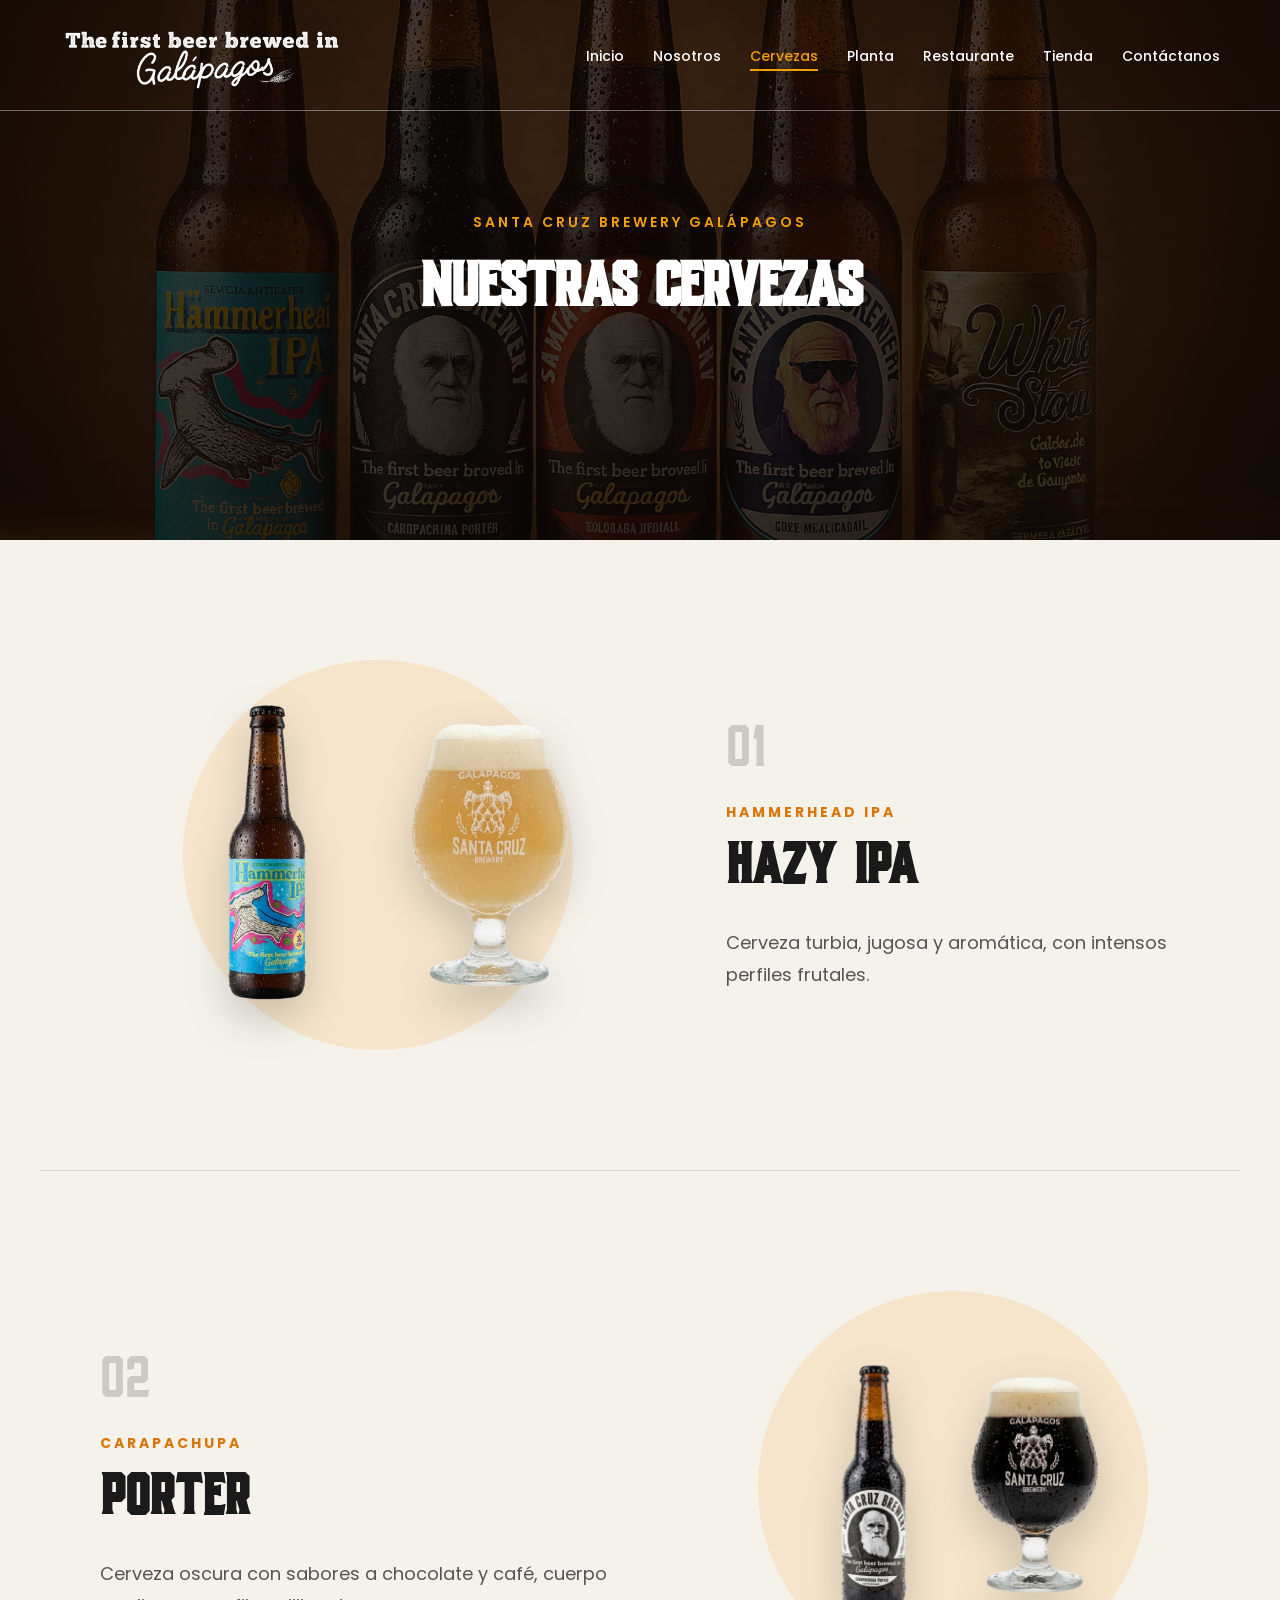
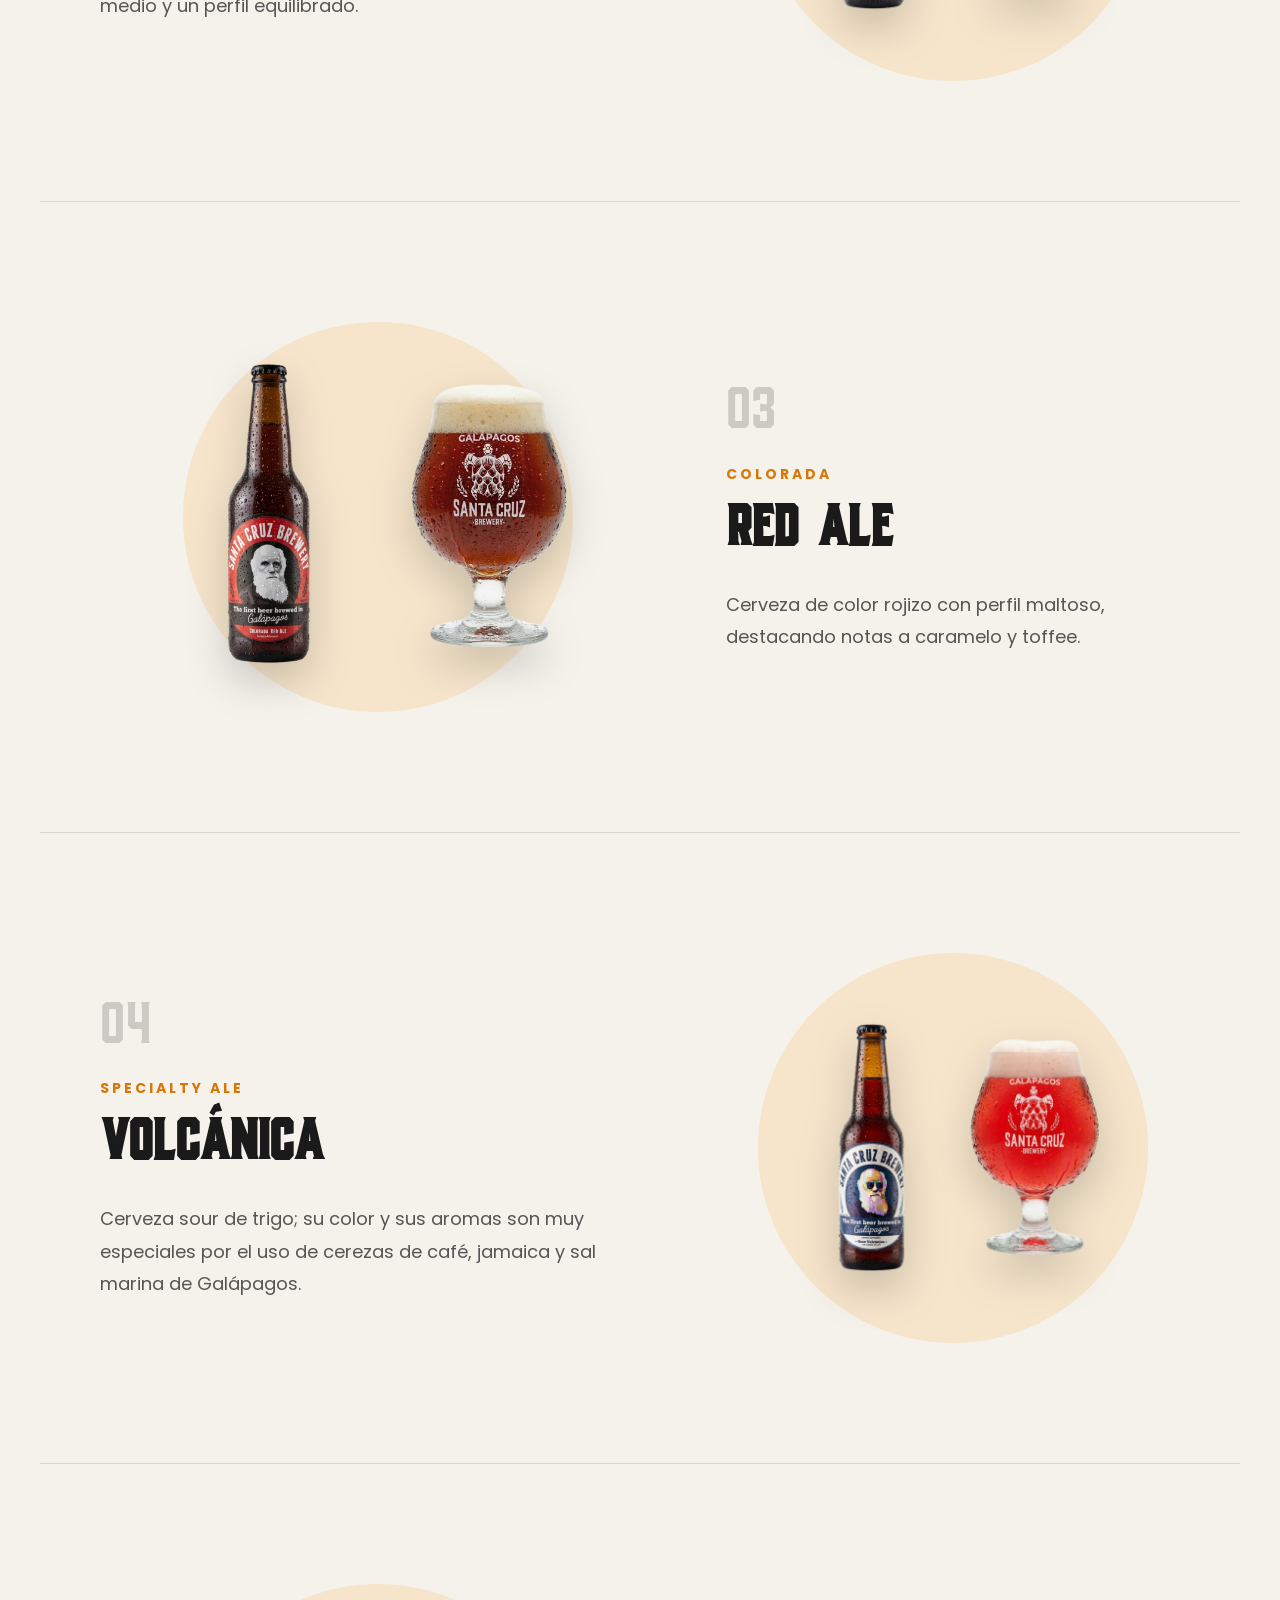
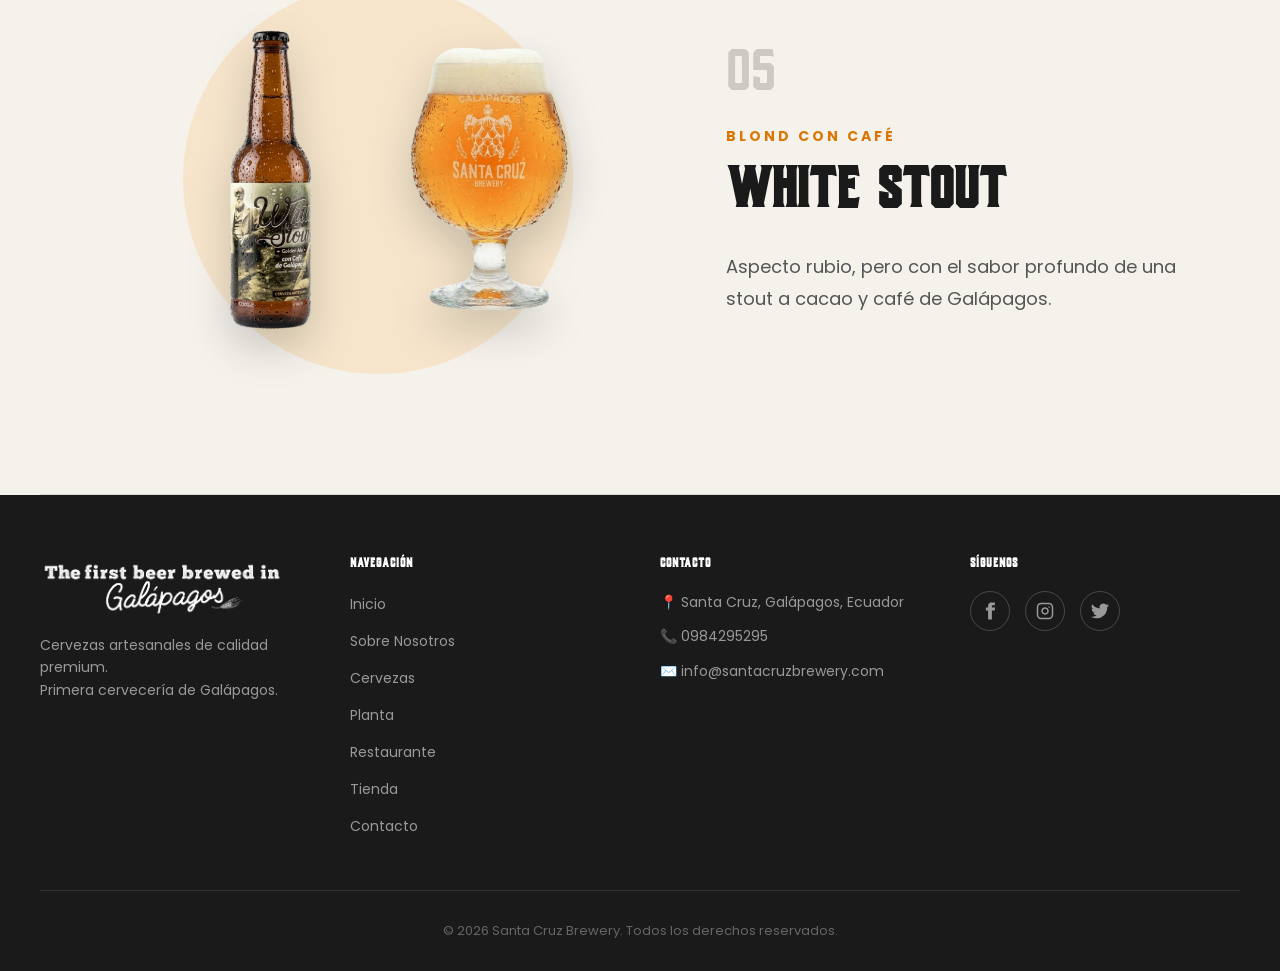
==== commit 1820379e: "Add new page to plant use images and description" ====
--- a/cervezas.html
+++ b/cervezas.html
@@ -49,6 +49,7 @@
                 <a href="index.html">Inicio</a>
                 <a href="sobre-nosotros.html">Nosotros</a>
                 <a href="cervezas.html" class="active">Cervezas</a>
+                <a href="planta.html">Planta</a>
                 <a href="restaurante.html">Restaurante</a>
                 <a href="tienda.html">Tienda</a>
                 <a href="contacto.html">Contáctanos</a>
@@ -150,8 +151,9 @@
                     <li><a href="index.html">Inicio</a></li>
                     <li><a href="sobre-nosotros.html">Sobre Nosotros</a></li>
                     <li><a href="cervezas.html">Cervezas</a></li>
+                    <li><a href="planta.html">Planta</a></li>
+                    <li><a href="restaurante.html">Restaurante</a></li>
                     <li><a href="tienda.html">Tienda</a></li>
-                    <li><a href="restaurante.html">Restaurante</a></li>
                     <li><a href="contacto.html">Contacto</a></li>
                 </ul>
             </div>
--- a/styles.css
+++ b/styles.css
@@ -1959,39 +1959,690 @@
     }
 }
 
-/* RESTAURANTE MENU VIEWER */
-.restaurant-menu-viewer {
-    padding: 80px 20px;
-    background: #f9f9f9;
+/* RESTAURANTE */
+.restaurant-hero {
+    min-height: 86vh;
+    background-image: linear-gradient(90deg, rgba(9, 8, 6, 0.82) 0%, rgba(9, 8, 6, 0.42) 52%, rgba(9, 8, 6, 0.2) 100%),
+        url('assets/images/restaurante/_DSC0225.jpg');
+    background-position: center 57%;
+    background-size: cover;
+}
+
+.restaurant-hero-content {
+    width: min(1180px, calc(100% - 80px));
+    text-align: left;
+}
+
+.restaurant-hero-content h1 {
+    max-width: 800px;
+    margin: 12px 0 22px;
+    font-size: clamp(54px, 8vw, 108px);
+    line-height: 0.9;
+    letter-spacing: -2px;
+    text-transform: uppercase;
+}
+
+.restaurant-hero-content p {
+    max-width: 580px;
+    color: rgba(255, 255, 255, 0.88);
+    font-size: clamp(17px, 2vw, 22px);
+    line-height: 1.6;
+}
+
+.restaurant-eyebrow {
+    display: block;
+    color: #f59e0b;
+    font-size: 13px;
+    font-weight: 700;
+    letter-spacing: 2.5px;
+    text-transform: uppercase;
+}
+
+.restaurant-story {
+    display: grid;
+    grid-template-columns: minmax(280px, 0.78fr) minmax(0, 1.22fr);
+    gap: clamp(45px, 7vw, 100px);
+    align-items: center;
+    max-width: 1320px;
+    margin: 0 auto;
+    padding: clamp(80px, 10vw, 140px) 40px;
+}
+
+.restaurant-story--reverse .restaurant-copy {
+    order: 2;
+}
+
+.restaurant-story--dark {
+    max-width: none;
+    padding-right: max(40px, calc((100vw - 1240px) / 2));
+    padding-left: max(40px, calc((100vw - 1240px) / 2));
+    background: #15120f;
+    color: #fff;
+}
+
+.restaurant-copy h2,
+.restaurant-food h2,
+.restaurant-music h2,
+.restaurant-groups h2 {
+    margin: 14px 0 28px;
+    font-size: clamp(38px, 5.3vw, 72px);
+    line-height: 1.02;
+}
+
+.restaurant-copy p,
+.restaurant-food-copy p,
+.restaurant-music-content p,
+.restaurant-groups-content p {
+    max-width: 590px;
+    margin-bottom: 14px;
+    color: #666;
+    font-size: 17px;
+    line-height: 1.75;
+}
+
+.restaurant-story--dark .restaurant-copy p,
+.restaurant-music-content p {
+    color: rgba(255, 255, 255, 0.74);
+}
+
+.restaurant-collage {
+    display: grid;
+    gap: 14px;
+    min-height: 620px;
+}
+
+.restaurant-collage--two {
+    grid-template-columns: 1.05fr 0.95fr;
+    grid-template-rows: 1fr;
+}
+
+.restaurant-collage--two .restaurant-photo:last-child {
+    height: 78%;
+    align-self: end;
+}
+
+.restaurant-collage--three {
+    grid-template-columns: 1.12fr 0.88fr;
+    grid-template-rows: 1fr 1fr;
+}
+
+.restaurant-collage--three .restaurant-photo--wide {
+    grid-row: 1 / 3;
+}
+
+.restaurant-photo,
+.food-photo {
+    position: relative;
+    margin: 0;
+    overflow: hidden;
+    background: #28231e;
+}
+
+.restaurant-photo img,
+.food-photo img {
+    width: 100%;
+    height: 100%;
+    display: block;
+    object-fit: cover;
+    transition: transform 0.7s ease;
+}
+
+.restaurant-photo:hover img,
+.food-photo:hover img {
+    transform: scale(1.035);
+}
+
+.restaurant-food {
+    padding: clamp(80px, 10vw, 140px) max(24px, calc((100vw - 1320px) / 2));
+    background: #f2eee7;
+}
+
+.restaurant-food-heading {
+    display: grid;
+    grid-template-columns: 0.9fr 1.1fr;
+    gap: 60px;
+    align-items: end;
+    margin: 0 auto 58px;
+}
+
+.restaurant-food-heading h2 {
+    margin-bottom: 0;
+}
+
+.restaurant-food-gallery {
+    display: grid;
+    grid-template-columns: repeat(4, 1fr);
+    grid-auto-rows: 280px;
+    gap: 12px;
+}
+
+.food-photo--large {
+    grid-column: span 2;
+    grid-row: span 2;
+}
+
+.food-photo--wide {
+    grid-column: span 2;
+}
+
+.restaurant-music {
+    position: relative;
+    min-height: 78vh;
     display: flex;
-    justify-content: center;
-}
-
-.pdf-container {
+    align-items: flex-end;
+    padding: clamp(70px, 10vw, 130px) max(30px, calc((100vw - 1200px) / 2));
+    color: #fff;
+    background-image: linear-gradient(90deg, rgba(8, 7, 6, 0.92) 0%, rgba(8, 7, 6, 0.58) 48%, rgba(8, 7, 6, 0.18) 100%),
+        url('assets/images/restaurante/_DSC0693.jpg');
+    background-position: center;
+    background-size: cover;
+}
+
+.restaurant-music-content {
+    position: relative;
+    z-index: 1;
+    max-width: 650px;
+}
+
+.restaurant-groups {
+    padding: clamp(80px, 10vw, 130px) max(30px, calc((100vw - 1200px) / 2));
+    background: #d97706;
+    color: #17120c;
+}
+
+.restaurant-groups-content {
+    max-width: 850px;
+}
+
+.restaurant-groups .restaurant-eyebrow {
+    color: rgba(23, 18, 12, 0.72);
+}
+
+.restaurant-groups-content p {
+    color: rgba(23, 18, 12, 0.78);
+}
+
+.restaurant-contact-button {
+    display: inline-block;
+    margin-top: 24px;
+    padding: 15px 28px;
+    border: 2px solid #17120c;
+    color: #17120c;
+    font-weight: 700;
+    text-decoration: none;
+    text-transform: uppercase;
+    transition: background 0.25s ease, color 0.25s ease;
+}
+
+.restaurant-contact-button:hover {
+    background: #17120c;
+    color: #fff;
+}
+
+.restaurant-menu-download {
+    display: flex;
+    justify-content: space-between;
+    align-items: center;
+    gap: 30px;
+    margin-top: 70px;
+    padding-top: 30px;
+    border-top: 1px solid rgba(23, 18, 12, 0.35);
+}
+
+.restaurant-menu-download span {
+    font-size: 16px;
+}
+
+.restaurant-menu-download a {
+    color: #17120c;
+    font-size: 17px;
+    font-weight: 700;
+    text-decoration: none;
+}
+
+.restaurant-menu-download a span {
+    display: inline-block;
+    margin-left: 7px;
+    font-size: 22px;
+    transition: transform 0.2s ease;
+}
+
+.restaurant-menu-download a:hover span {
+    transform: translateY(4px);
+}
+
+@media (max-width: 900px) {
+    .restaurant-story,
+    .restaurant-food-heading {
+        grid-template-columns: 1fr;
+    }
+
+    .restaurant-story--reverse .restaurant-copy {
+        order: 0;
+    }
+
+    .restaurant-collage {
+        min-height: 520px;
+    }
+
+    .restaurant-food-heading {
+        gap: 20px;
+    }
+
+    .restaurant-food-gallery {
+        grid-template-columns: repeat(2, 1fr);
+        grid-auto-rows: 260px;
+    }
+}
+
+@media (max-width: 600px) {
+    .restaurant-hero {
+        min-height: 76vh;
+        background-position: 58% center;
+    }
+
+    .restaurant-hero-content {
+        width: calc(100% - 40px);
+    }
+
+    .restaurant-hero-content h1 {
+        font-size: clamp(45px, 14vw, 68px);
+    }
+
+    .restaurant-story {
+        padding-right: 20px;
+        padding-left: 20px;
+    }
+
+    .restaurant-collage,
+    .restaurant-collage--two,
+    .restaurant-collage--three {
+        grid-template-columns: 1fr 1fr;
+        grid-template-rows: 360px 220px;
+        min-height: auto;
+    }
+
+    .restaurant-collage--two .restaurant-photo:first-child,
+    .restaurant-collage--three .restaurant-photo--wide {
+        grid-column: 1 / 3;
+        grid-row: 1;
+    }
+
+    .restaurant-collage--two .restaurant-photo:last-child {
+        grid-column: 1 / 3;
+        height: 220px;
+    }
+
+    .restaurant-food-gallery {
+        grid-auto-rows: 210px;
+    }
+
+    .food-photo--large {
+        grid-column: span 2;
+        grid-row: span 2;
+    }
+
+    .restaurant-music {
+        min-height: 680px;
+        background-position: 63% center;
+    }
+
+    .restaurant-menu-download {
+        align-items: flex-start;
+        flex-direction: column;
+        margin-top: 55px;
+    }
+}
+
+/* VISITA A LA PLANTA */
+.plant-hero {
+    min-height: 92vh;
+    background-image: linear-gradient(90deg, rgba(8, 13, 8, 0.88) 0%, rgba(8, 13, 8, 0.55) 48%, rgba(8, 13, 8, 0.2) 100%),
+        url('assets/images/planta/planta6.jpg');
+    background-position: center 52%;
+    background-size: cover;
+}
+
+.plant-hero-content {
+    width: min(1180px, calc(100% - 80px));
+    text-align: left;
+}
+
+.plant-eyebrow {
+    display: block;
+    color: #f59e0b;
+    font-size: 13px;
+    font-weight: 700;
+    letter-spacing: 2.5px;
+    text-transform: uppercase;
+}
+
+.plant-hero-content h1 {
+    max-width: 900px;
+    margin: 14px 0 24px;
+    font-size: clamp(54px, 8vw, 108px);
+    line-height: 0.9;
+    letter-spacing: -2px;
+    text-transform: uppercase;
+}
+
+.plant-hero-content p {
+    max-width: 650px;
+    color: rgba(255, 255, 255, 0.88);
+    font-size: clamp(17px, 2vw, 21px);
+    line-height: 1.65;
+}
+
+.plant-hero-button,
+.plant-action-button {
+    display: inline-block;
+    margin-top: 30px;
+    padding: 16px 28px;
+    border: 2px solid #f59e0b;
+    background: #f59e0b;
+    color: #17120c;
+    font-size: 14px;
+    font-weight: 700;
+    letter-spacing: 0.8px;
+    text-decoration: none;
+    text-transform: uppercase;
+    transition: background 0.25s ease, color 0.25s ease, transform 0.25s ease;
+}
+
+.plant-hero-button:hover,
+.plant-action-button:hover {
+    background: transparent;
+    color: #f59e0b;
+    transform: translateY(-2px);
+}
+
+.plant-intro {
+    display: grid;
+    grid-template-columns: minmax(0, 1.08fr) minmax(320px, 0.92fr);
+    align-items: center;
+    min-height: 820px;
+    background: #f3efe7;
+}
+
+.plant-intro-photo {
+    height: 100%;
+    min-height: 820px;
+    overflow: hidden;
+}
+
+.plant-intro-photo img,
+.plant-agencies-photo img,
+.plant-gallery-item img,
+.plant-flexibility-photos img {
     width: 100%;
-    max-width: 1000px;
-    background: white;
-    border-radius: 12px;
-    box-shadow: 0 10px 40px rgba(0, 0, 0, 0.1);
+    height: 100%;
+    display: block;
+    object-fit: cover;
+}
+
+.plant-intro-photo img {
+    object-position: center 60%;
+}
+
+.plant-intro-copy {
+    padding: 80px clamp(40px, 7vw, 110px);
+}
+
+.plant-intro-copy h2,
+.plant-section-heading h2,
+.plant-agencies-content h2,
+.plant-flexibility-copy h2 {
+    margin: 14px 0 28px;
+    font-size: clamp(40px, 5.6vw, 76px);
+    line-height: 1;
+}
+
+.plant-intro-copy p,
+.plant-agencies-content > p,
+.plant-flexibility-copy p {
+    max-width: 620px;
+    margin-bottom: 15px;
+    color: #625f59;
+    font-size: 17px;
+    line-height: 1.75;
+}
+
+.plant-includes {
+    padding: clamp(90px, 10vw, 140px) max(25px, calc((100vw - 1240px) / 2));
+    background: #171510;
+    color: #fff;
+}
+
+.plant-section-heading {
+    max-width: 780px;
+    margin-bottom: 55px;
+}
+
+.plant-includes-list {
+    display: grid;
+    grid-template-columns: repeat(2, 1fr);
+    gap: 0 50px;
+    margin: 0 0 80px;
+    padding: 0;
+    list-style: none;
+}
+
+.plant-includes-list li {
+    display: grid;
+    grid-template-columns: 52px 1fr;
+    gap: 18px;
+    align-items: start;
+    padding: 24px 0;
+    border-top: 1px solid rgba(255, 255, 255, 0.15);
+}
+
+.plant-includes-list li > span {
+    color: #f59e0b;
+    font-family: 'Vhiena', serif;
+    font-size: 26px;
+    line-height: 1;
+}
+
+.plant-includes-list p {
+    margin: 0;
+    color: rgba(255, 255, 255, 0.76);
+    font-size: 16px;
+    line-height: 1.65;
+}
+
+.plant-gallery {
+    display: grid;
+    grid-template-columns: 1.15fr 0.85fr;
+    grid-template-rows: 320px 320px;
+    gap: 12px;
+}
+
+.plant-gallery-item {
+    margin: 0;
     overflow: hidden;
-    animation: slideUpPdf 1s cubic-bezier(0.2, 0.8, 0.2, 1) forwards;
-    opacity: 0;
-    transform: translateY(50px);
-}
-
-.pdf-container object {
-    display: block;
-    border: 0;
-}
-
-.pdf-container p {
-    padding: 40px;
-    text-align: center;
-}
-
-@keyframes slideUpPdf {
-    to {
-        opacity: 1;
-        transform: translateY(0);
-    }
-}
+}
+
+.plant-gallery-item--wide {
+    grid-row: 1 / 3;
+}
+
+.plant-gallery-item img {
+    transition: transform 0.7s ease;
+}
+
+.plant-gallery-item:hover img {
+    transform: scale(1.035);
+}
+
+.plant-agencies {
+    display: grid;
+    grid-template-columns: 1.08fr 0.92fr;
+    min-height: 850px;
+    background: #fff;
+}
+
+.plant-agencies-photo {
+    min-height: 850px;
+    overflow: hidden;
+}
+
+.plant-agencies-photo img {
+    object-position: center 58%;
+}
+
+.plant-agencies-content {
+    align-self: center;
+    padding: 80px clamp(40px, 7vw, 105px);
+}
+
+.plant-package-list {
+    margin-top: 38px;
+}
+
+.plant-package {
+    display: grid;
+    grid-template-columns: 50px 1fr;
+    gap: 18px;
+    align-items: center;
+    padding: 22px 0;
+    border-top: 1px solid #ddd7ce;
+}
+
+.plant-package:last-child {
+    border-bottom: 1px solid #ddd7ce;
+}
+
+.plant-package span {
+    color: #d97706;
+    font-family: 'Vhiena', serif;
+    font-size: 25px;
+}
+
+.plant-package strong {
+    font-size: 18px;
+}
+
+.plant-flexibility {
+    display: grid;
+    grid-template-columns: minmax(320px, 0.9fr) minmax(0, 1.1fr);
+    min-height: 850px;
+    background: #214332;
+    color: #fff;
+}
+
+.plant-flexibility-copy {
+    align-self: center;
+    padding: 85px clamp(35px, 6vw, 95px);
+}
+
+.plant-flexibility-copy p {
+    color: rgba(255, 255, 255, 0.76);
+}
+
+.plant-action-button--light:hover {
+    color: #fff;
+    border-color: #fff;
+}
+
+.plant-flexibility-photos {
+    display: grid;
+    grid-template-rows: 1.15fr 0.85fr;
+    min-height: 850px;
+}
+
+.plant-flexibility-photos img:first-child {
+    object-position: center 65%;
+}
+
+@media (max-width: 1060px) {
+    .menu a {
+        margin-left: 20px;
+    }
+
+    .plant-intro,
+    .plant-agencies,
+    .plant-flexibility {
+        grid-template-columns: 1fr;
+    }
+
+    .plant-intro-photo,
+    .plant-agencies-photo {
+        min-height: 620px;
+    }
+
+    .plant-flexibility-photos {
+        min-height: 650px;
+    }
+}
+
+@media (max-width: 768px) {
+    .plant-hero {
+        min-height: 82vh;
+        background-position: 58% center;
+    }
+
+    .plant-hero-content {
+        width: calc(100% - 40px);
+    }
+
+    .plant-hero-content h1 {
+        font-size: clamp(44px, 14vw, 68px);
+    }
+
+    .plant-intro-photo,
+    .plant-agencies-photo {
+        min-height: 500px;
+    }
+
+    .plant-intro-copy,
+    .plant-agencies-content,
+    .plant-flexibility-copy {
+        padding: 70px 24px;
+    }
+
+    .plant-includes-list {
+        grid-template-columns: 1fr;
+        gap: 0;
+    }
+
+    .plant-gallery {
+        grid-template-columns: 1fr 1fr;
+        grid-template-rows: 380px 240px;
+    }
+
+    .plant-gallery-item--wide {
+        grid-column: 1 / 3;
+        grid-row: 1;
+    }
+
+    .plant-flexibility-photos {
+        grid-template-rows: 430px 330px;
+        min-height: 0;
+    }
+}
+
+@media (max-width: 480px) {
+    .plant-hero {
+        min-height: 760px;
+    }
+
+    .plant-hero-button,
+    .plant-action-button {
+        width: 100%;
+        text-align: center;
+    }
+
+    .plant-intro-photo,
+    .plant-agencies-photo {
+        min-height: 430px;
+    }
+
+    .plant-gallery {
+        grid-template-rows: 330px 190px;
+    }
+
+    .plant-includes-list li {
+        grid-template-columns: 44px 1fr;
+        gap: 12px;
+    }
+}
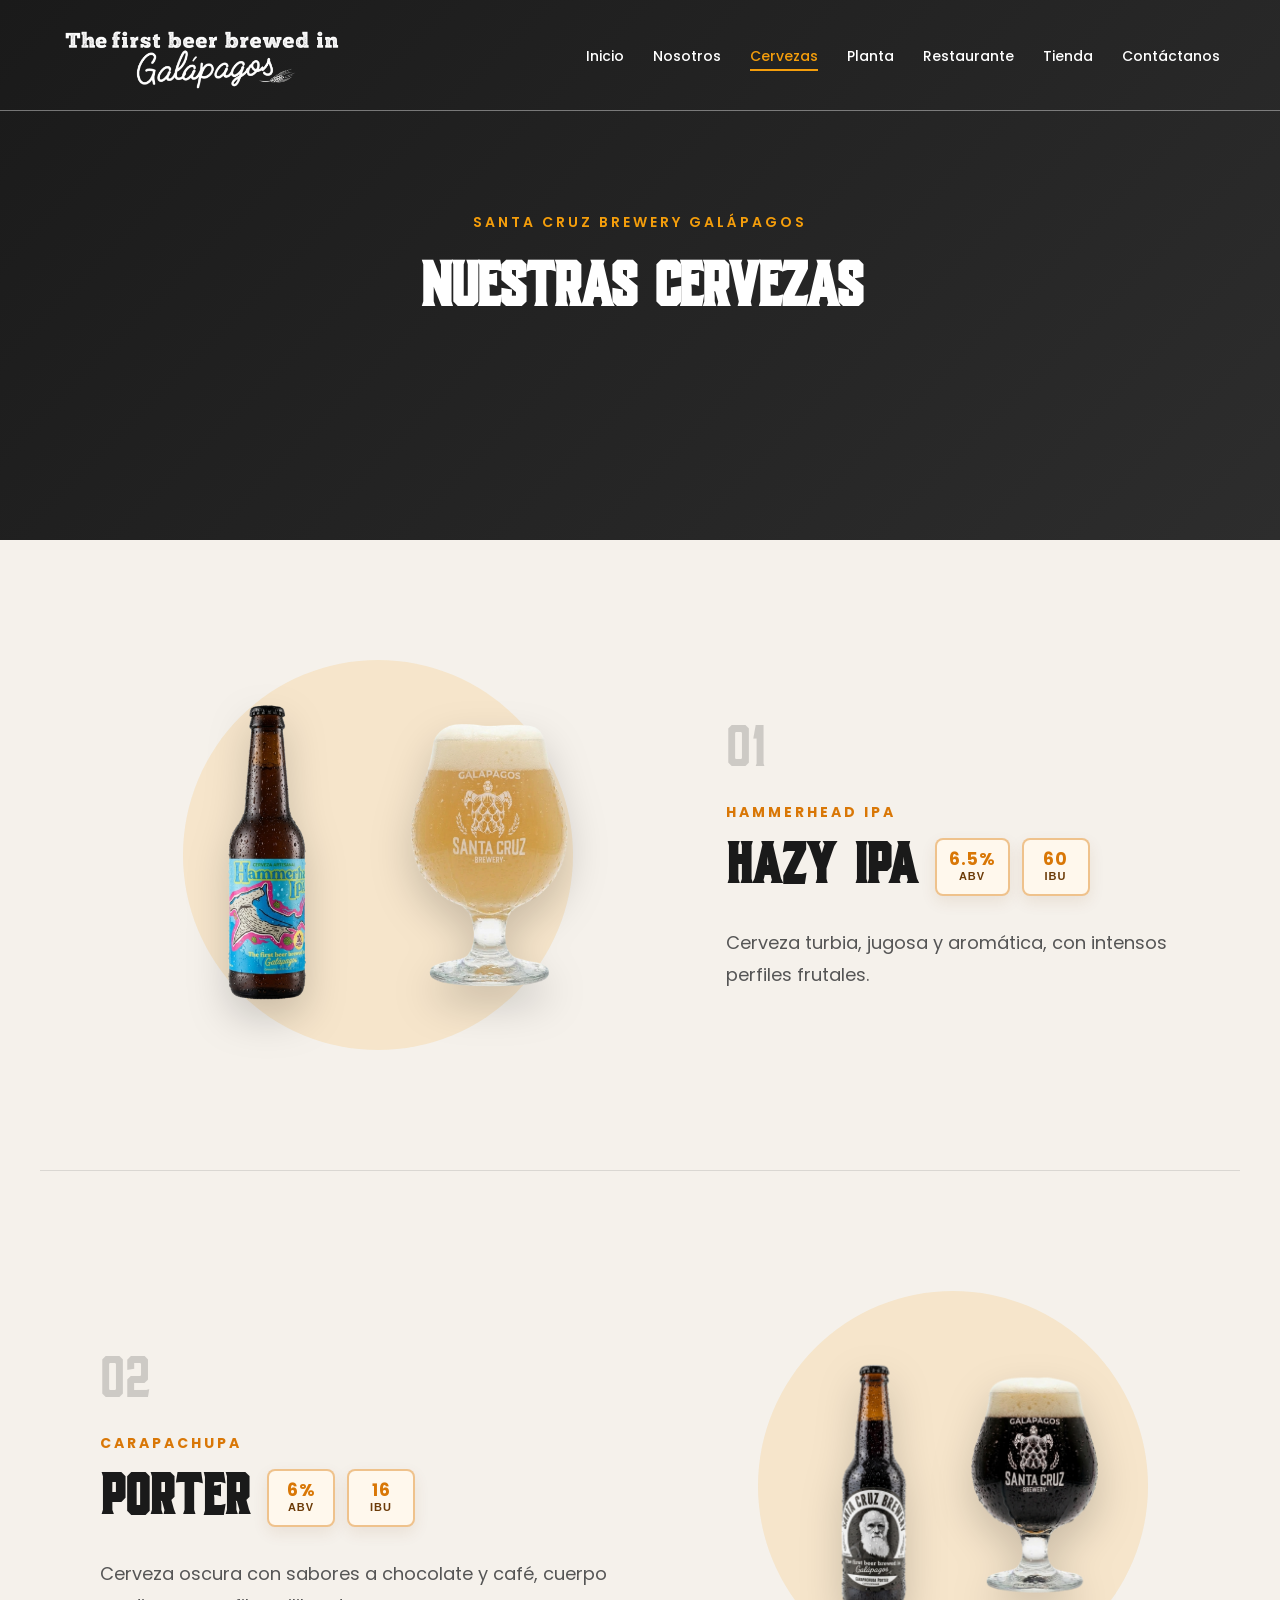
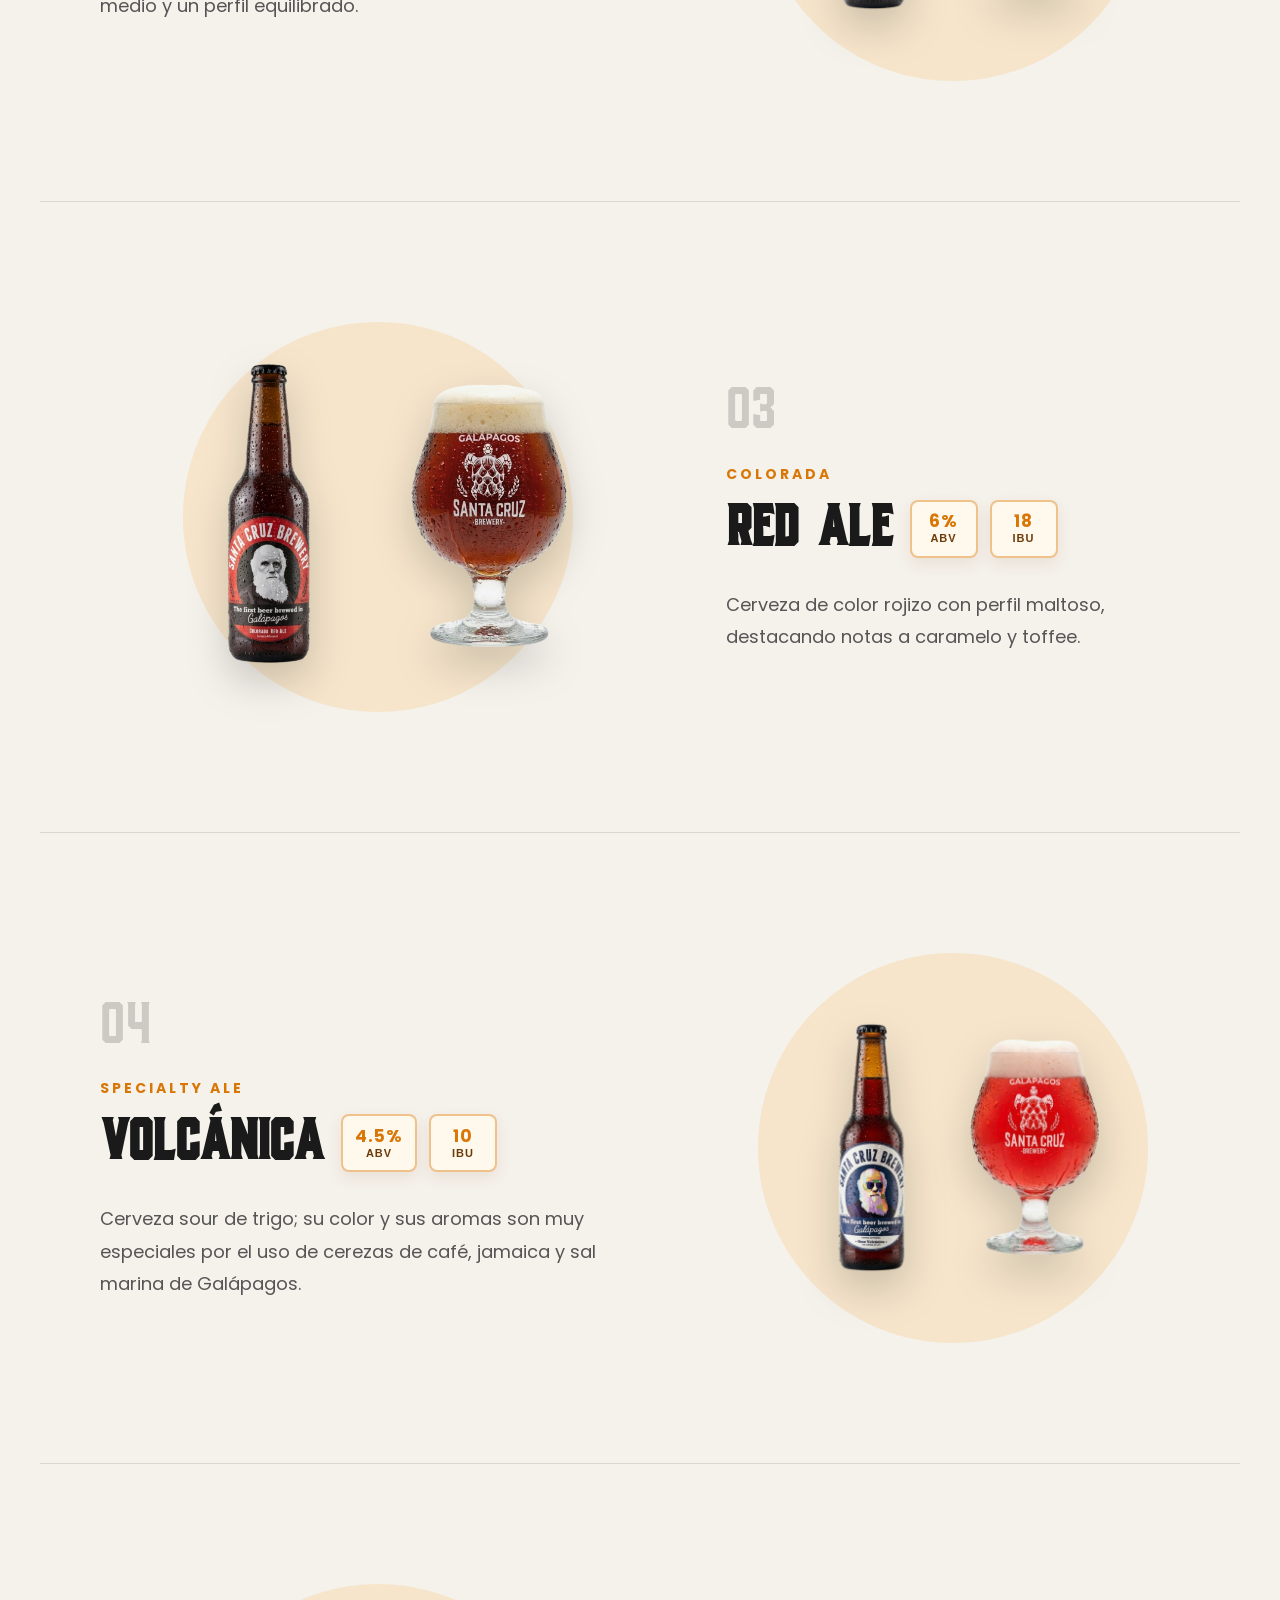
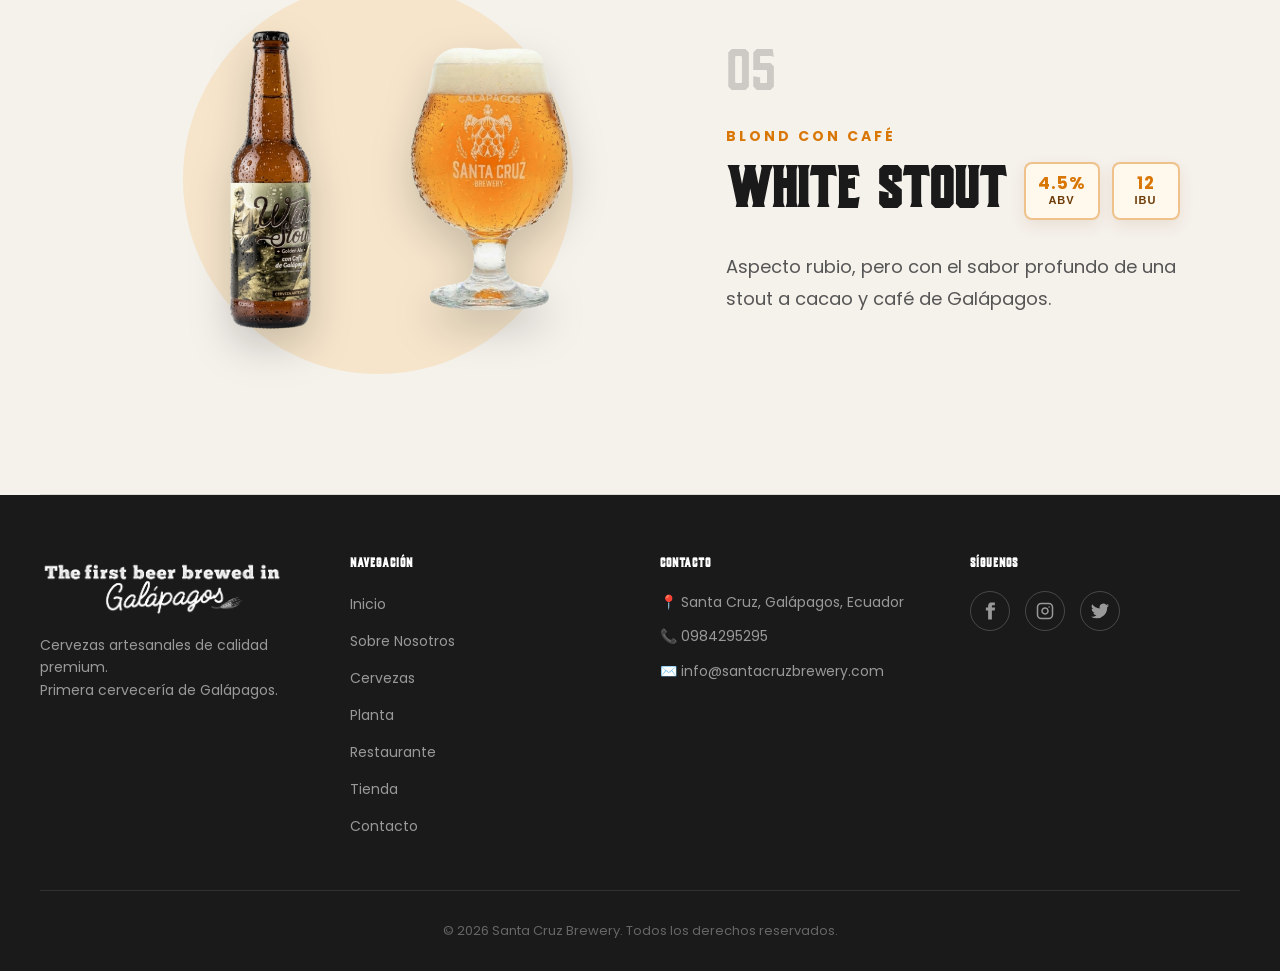
==== commit 1249b438: "Beer details ABV e IBU" ====
--- a/cervezas.html
+++ b/cervezas.html
@@ -77,9 +77,14 @@
                 <img src="assets/images/ipacopa.png" alt="Copa de cerveza Hazy IPA">
             </div>
             <div class="beer-detail-content">
-                <span class="beer-detail-number">01</span>
+                <div class="beer-detail-meta">
+                    <span class="beer-detail-number">01</span>
+                </div>
                 <p class="beer-detail-style">HAMMERHEAD IPA</p>
-                <h2>HAZY IPA</h2>
+                <div class="beer-detail-heading">
+                    <h2>HAZY IPA</h2>
+                    <p class="beer-detail-stats"><span><strong>6.5%</strong>ABV</span><span><strong>60</strong>IBU</span></p>
+                </div>
                 <p>Cerveza turbia, jugosa y aromática, con intensos perfiles frutales.</p>
             </div>
         </article>
@@ -90,9 +95,14 @@
                 <img src="assets/images/potercopa.png" alt="Copa de cerveza Porter Carapachupa">
             </div>
             <div class="beer-detail-content">
-                <span class="beer-detail-number">02</span>
+                <div class="beer-detail-meta">
+                    <span class="beer-detail-number">02</span>
+                </div>
                 <p class="beer-detail-style">CARAPACHUPA</p>
-                <h2>Porter</h2>
+                <div class="beer-detail-heading">
+                    <h2>Porter</h2>
+                    <p class="beer-detail-stats"><span><strong>6%</strong>ABV</span><span><strong>16</strong>IBU</span></p>
+                </div>
                 <p>Cerveza oscura con sabores a chocolate y café, cuerpo medio y un perfil equilibrado.</p>
             </div>
         </article>
@@ -103,9 +113,14 @@
                 <img src="assets/images/redalecopa.png" alt="Copa de cerveza Red Ale Colorada">
             </div>
             <div class="beer-detail-content">
-                <span class="beer-detail-number">03</span>
+                <div class="beer-detail-meta">
+                    <span class="beer-detail-number">03</span>
+                </div>
                 <p class="beer-detail-style">COLORADA</p>
-                <h2>Red Ale</h2>
+                <div class="beer-detail-heading">
+                    <h2>Red Ale</h2>
+                    <p class="beer-detail-stats"><span><strong>6%</strong>ABV</span><span><strong>18</strong>IBU</span></p>
+                </div>
                 <p>Cerveza de color rojizo con perfil maltoso, destacando notas a caramelo y toffee.</p>
             </div>
         </article>
@@ -116,9 +131,14 @@
                 <img src="assets/images/volcanicacopa.png" alt="Copa de cerveza Volcánica">
             </div>
             <div class="beer-detail-content">
-                <span class="beer-detail-number">04</span>
+                <div class="beer-detail-meta">
+                    <span class="beer-detail-number">04</span>
+                </div>
                 <p class="beer-detail-style">SPECIALTY ALE</p>
-                <h2>Volcánica</h2>
+                <div class="beer-detail-heading">
+                    <h2>Volcánica</h2>
+                    <p class="beer-detail-stats"><span><strong>4.5%</strong>ABV</span><span><strong>10</strong>IBU</span></p>
+                </div>
                 <p>Cerveza sour de trigo; su color y sus aromas son muy especiales por el uso de cerezas de café,
                     jamaica y sal marina de Galápagos.</p>
             </div>
@@ -130,9 +150,14 @@
                 <img src="assets/images/whitestoutcopa.png" alt="Copa de cerveza White Stout">
             </div>
             <div class="beer-detail-content">
-                <span class="beer-detail-number">05</span>
+                <div class="beer-detail-meta">
+                    <span class="beer-detail-number">05</span>
+                </div>
                 <p class="beer-detail-style">BLOND CON CAFÉ</p>
-                <h2>White Stout</h2>
+                <div class="beer-detail-heading">
+                    <h2>White Stout</h2>
+                    <p class="beer-detail-stats"><span><strong>4.5%</strong>ABV</span><span><strong>12</strong>IBU</span></p>
+                </div>
                 <p>Aspecto rubio, pero con el sabor profundo de una stout a cacao y café de Galápagos.</p>
             </div>
         </article>
--- a/styles.css
+++ b/styles.css
@@ -13,8 +13,15 @@
     box-sizing: border-box;
 }
 
+html {
+    max-width: 100%;
+    overflow-x: clip;
+}
+
 body {
     font-family: 'Poppins', Arial, sans-serif;
+    max-width: 100%;
+    overflow-x: clip;
 }
 
 /* Headings font */
@@ -154,19 +161,30 @@
 
 .hero-art {
     width: 100%;
-    background-color: #0d0805;
+    background: #11100f;
     position: relative;
     overflow: hidden;
+    isolation: isolate;
 }
 
 .hero-art::before {
     content: '';
     position: absolute;
     inset: 0;
-    background:
-        radial-gradient(ellipse 80% 60% at 50% 50%, rgba(245, 158, 11, 0.08) 0%, transparent 70%),
-        linear-gradient(to bottom, rgba(13, 8, 5, 0.6) 0%, transparent 30%, transparent 70%, rgba(13, 8, 5, 0.7) 100%);
-    z-index: 1;
+    background: radial-gradient(circle at 50% 0, rgba(245, 158, 11, 0.08), transparent 42%);
+    z-index: 0;
+    pointer-events: none;
+}
+
+.hero-art::after {
+    content: '';
+    position: absolute;
+    right: 0;
+    bottom: 0;
+    left: 0;
+    height: 26%;
+    background: linear-gradient(to top, rgba(30, 23, 17, 0.16), transparent);
+    z-index: 0;
     pointer-events: none;
 }
 
@@ -203,7 +221,8 @@
     background-position: center bottom;
     background-repeat: no-repeat;
     position: relative;
-    z-index: 0;
+    z-index: 1;
+    isolation: isolate;
 }
 
 @media screen and (min-width: 768px) {
@@ -233,7 +252,19 @@
 }
 
 .hero-art-image--68825 {
-    background-image: url("assets/images/pack.png");
+    background-image: none;
+}
+
+.hero-art-image--68825::before {
+    content: none;
+}
+
+.hero-art-image--68825::after {
+    content: '';
+    position: absolute;
+    inset: 0;
+    z-index: 1;
+    background: url("assets/images/imagenIndex.jpeg") center bottom / contain no-repeat;
 }
 
 /* HERO IMAGE */
@@ -280,6 +311,7 @@
     padding: 80px 20px;
     text-align: center;
     position: relative;
+    overflow: hidden;
 }
 
 .featured-header span {
@@ -558,11 +590,25 @@
 /* Menu Responsive */
 @media (max-width: 768px) {
     .logo-img {
-        height: 90px;
+        width: min(220px, calc(100vw - 82px));
+        height: auto;
+        max-height: 52px;
     }
 
     .container {
         padding: 15px;
+    }
+
+    .header .container {
+        width: 100%;
+        padding: 10px 14px;
+        gap: 12px;
+        box-sizing: border-box;
+    }
+
+    .header .logo {
+        min-width: 0;
+        flex: 0 1 auto;
     }
 
     .menu {
@@ -655,19 +701,22 @@
         flex-direction: column;
         justify-content: center;
         align-items: center;
-        width: 44px;
-        height: 44px;
-        background: none;
-        border: none;
+        flex: 0 0 40px;
+        width: 40px;
+        height: 40px;
+        margin-left: auto;
+        background: rgba(14, 10, 7, 0.72);
+        border: 1px solid rgba(255, 255, 255, 0.24);
+        border-radius: 50%;
         cursor: pointer;
-        padding: 10px;
+        padding: 9px;
         z-index: 1001;
         gap: 6px;
     }
 
     .menu-toggle span {
         display: block;
-        width: 26px;
+        width: 22px;
         height: 2px;
         background: white;
         transition: all 0.3s ease;
@@ -687,7 +736,12 @@
     }
 
     .header.scrolled .menu-toggle span {
-        background: #000000;
+        background: #ffffff;
+    }
+
+    .header.scrolled .menu-toggle {
+        background: #1a1a1a;
+        border-color: #1a1a1a;
     }
 }
 
@@ -861,108 +915,226 @@
 
 /* CONTACTO SECTION */
 
+.contact-hero {
+    min-height: 520px;
+    background:
+        radial-gradient(circle at 76% 42%, rgba(245, 158, 11, 0.2), transparent 30%),
+        linear-gradient(125deg, #0f1712 0%, #1f3327 55%, #121814 100%);
+}
+
+.contact-hero::after {
+    content: '';
+    position: absolute;
+    inset: 0;
+    opacity: 0.14;
+    background-image: repeating-linear-gradient(120deg, transparent 0 42px, rgba(255, 255, 255, 0.08) 43px 44px);
+    pointer-events: none;
+}
+
+.contact-hero-content {
+    position: relative;
+    z-index: 1;
+}
+
+.contact-hero-content h1 {
+    margin: 10px 0 16px;
+    font-size: clamp(62px, 9vw, 112px);
+    line-height: 0.92;
+    text-transform: uppercase;
+}
+
+.contact-hero-content p {
+    color: rgba(255, 255, 255, 0.78);
+    font-size: clamp(16px, 2vw, 20px);
+}
+
+.contact-eyebrow {
+    display: block;
+    color: #e99724;
+    font-size: 12px;
+    font-weight: 700;
+    letter-spacing: 2.3px;
+    text-transform: uppercase;
+}
+
 .contacto {
-    background: #f9f9f9;
-    padding: 100px 20px;
+    padding: clamp(75px, 9vw, 125px) 24px;
+    background: #eee9e0;
 }
 
 .contacto-container {
-    max-width: 1200px;
+    display: grid;
+    grid-template-columns: minmax(300px, 0.84fr) minmax(480px, 1.16fr);
+    gap: clamp(45px, 7vw, 90px);
+    align-items: start;
+    max-width: 1260px;
     margin: 0 auto;
+}
+
+.contacto-info {
+    padding: 25px 0;
+}
+
+.contacto-info h2 {
+    margin: 12px 0 22px;
+    color: #171a17;
+    font-family: 'Vhiena', serif;
+    font-size: clamp(42px, 5vw, 64px);
+    line-height: 1;
+}
+
+.contacto-descripcion {
+    max-width: 520px;
+    margin-bottom: 34px;
+    color: #5c5a55;
+    font-size: 16px;
+    line-height: 1.75;
+}
+
+.contact-quick-actions {
     display: grid;
-    grid-template-columns: 1fr 1fr;
-    gap: 80px;
-    align-items: start;
-}
-
-/* Columna Izquierda */
-.contacto-info {
-    padding-right: 40px;
-}
-
-.contacto-info h2 {
-    font-size: 48px;
+    gap: 10px;
+}
+
+.contact-quick-card {
+    display: grid;
+    grid-template-columns: 46px 1fr auto;
+    gap: 14px;
+    align-items: center;
+    padding: 17px 18px;
+    border: 1px solid #d8d1c5;
+    background: rgba(255, 255, 255, 0.55);
+    color: #1c211d;
+    text-decoration: none;
+    transition: border-color 0.25s ease, background 0.25s ease, transform 0.25s ease;
+}
+
+.contact-quick-card:hover {
+    border-color: #d78618;
+    background: #fff;
+    transform: translateX(4px);
+}
+
+.contact-quick-card--primary {
+    border-color: #214332;
+    background: #214332;
+    color: #fff;
+}
+
+.contact-quick-card--primary:hover {
+    border-color: #172f24;
+    background: #172f24;
+}
+
+.contact-quick-icon {
+    display: grid;
+    width: 42px;
+    height: 42px;
+    place-items: center;
+    border: 1px solid currentColor;
+    border-radius: 50%;
+    font-size: 17px;
     font-weight: 700;
-    font-family: 'Vhiena', serif;
-    margin-bottom: 25px;
-    color: #1a1a1a;
-}
-
-.contacto-descripcion {
-    font-size: 16px;
-    line-height: 1.8;
-    color: #555;
-    margin-bottom: 40px;
+}
+
+.contact-quick-card strong,
+.contact-quick-card small {
+    display: block;
+}
+
+.contact-quick-card strong {
+    margin-bottom: 2px;
+    font-size: 15px;
+}
+
+.contact-quick-card small {
+    color: #77736c;
+    font-size: 12px;
+}
+
+.contact-quick-card--primary small {
+    color: rgba(255, 255, 255, 0.68);
+}
+
+.contact-arrow {
+    font-size: 20px;
 }
 
 .contacto-detalles {
-    margin-bottom: 40px;
+    display: grid;
+    grid-template-columns: repeat(2, 1fr);
+    gap: 22px;
+    margin-top: 38px;
+    padding-top: 30px;
+    border-top: 1px solid #d2cabd;
 }
 
 .contacto-item {
     display: flex;
+    gap: 12px;
     align-items: flex-start;
-    gap: 15px;
-    margin-bottom: 25px;
 }
 
 .contacto-icon {
-    font-size: 24px;
-    width: 40px;
+    width: 30px;
+    color: #d78618;
+    font-size: 22px;
+    line-height: 1;
     text-align: center;
 }
 
 .contacto-item strong {
     display: block;
+    margin-bottom: 6px;
+    color: #242823;
+    font-size: 12px;
+    font-weight: 700;
+    letter-spacing: 1px;
+    text-transform: uppercase;
+}
+
+.contacto-item p {
+    margin: 0;
+    color: #69665f;
+    font-size: 13px;
+    line-height: 1.55;
+}
+
+.contacto-formulario {
+    padding: clamp(32px, 5vw, 58px);
+    border-top: 5px solid #e99724;
+    background: #fff;
+    box-shadow: 0 24px 70px rgba(39, 34, 25, 0.11);
+}
+
+.contact-form-heading {
+    margin-bottom: 34px;
+}
+
+.contact-form-heading h2 {
+    margin: 10px 0 12px;
+    color: #171a17;
+    font-family: 'Vhiena', serif;
+    font-size: clamp(34px, 4vw, 50px);
+    line-height: 1;
+}
+
+.contact-form-heading p {
+    color: #76716a;
     font-size: 14px;
-    font-weight: 600;
-    color: #1a1a1a;
-    text-transform: uppercase;
-    letter-spacing: 1px;
-    margin-bottom: 5px;
-}
-
-.contacto-item p {
-    font-size: 15px;
-    color: #666;
-    margin: 0;
-    line-height: 1.5;
-}
-
-.contacto-proceso {
-    background: #fff;
-    padding: 25px;
-    border-left: 4px solid #f59e0b;
-    border-radius: 0 8px 8px 0;
-}
-
-.contacto-proceso h3 {
-    font-size: 18px;
-    font-weight: 700;
-    font-family: 'Vhiena', serif;
-    margin-bottom: 15px;
-    color: #1a1a1a;
-}
-
-.contacto-proceso p {
-    font-size: 14px;
-    line-height: 1.7;
-    color: #666;
-    margin: 0;
-}
-
-/* Columna Derecha - Formulario */
-.contacto-formulario {
-    background: #ffffff;
-    padding: 40px;
-    border-radius: 12px;
-    box-shadow: 0 4px 30px rgba(0, 0, 0, 0.08);
+    line-height: 1.6;
 }
 
 .form-contacto {
     display: flex;
     flex-direction: column;
-    gap: 20px;
+    gap: 21px;
+}
+
+.form-row {
+    display: grid;
+    grid-template-columns: repeat(2, 1fr);
+    gap: 16px;
 }
 
 .form-group {
@@ -972,37 +1144,52 @@
 }
 
 .form-group label {
-    font-size: 13px;
-    font-weight: 600;
-    color: #333;
+    color: #343832;
+    font-size: 12px;
+    font-weight: 700;
+    letter-spacing: 0.65px;
     text-transform: uppercase;
-    letter-spacing: 0.5px;
+}
+
+.form-group label span {
+    color: #d97706;
+}
+
+.form-group label small {
+    margin-left: 5px;
+    color: #99948b;
+    font-size: 10px;
+    font-weight: 500;
+    letter-spacing: 0;
+    text-transform: none;
 }
 
 .form-group input,
 .form-group select,
 .form-group textarea {
-    padding: 14px 16px;
+    width: 100%;
+    padding: 15px 16px;
+    border: 1px solid #dcd8d0;
+    border-radius: 0;
+    background: #fbfaf8;
+    color: #242823;
+    font-family: 'Poppins', sans-serif;
     font-size: 15px;
-    border: 1px solid #e0e0e0;
-    border-radius: 6px;
-    background: #fafafa;
-    transition: all 0.3s ease;
-    font-family: Arial, sans-serif;
+    transition: border-color 0.2s ease, box-shadow 0.2s ease, background 0.2s ease;
 }
 
 .form-group input:focus,
 .form-group select:focus,
 .form-group textarea:focus {
     outline: none;
-    border-color: #f59e0b;
-    box-shadow: 0 0 0 3px rgba(245, 158, 11, 0.15);
+    border-color: #d78618;
     background: #fff;
+    box-shadow: 0 0 0 3px rgba(215, 134, 24, 0.13);
 }
 
 .form-group input::placeholder,
 .form-group textarea::placeholder {
-    color: #aaa;
+    color: #aaa69e;
 }
 
 .form-group select {
@@ -1011,67 +1198,126 @@
     background-image: url("data:image/svg+xml,%3Csvg xmlns='http://www.w3.org/2000/svg' width='12' height='12' viewBox='0 0 12 12'%3E%3Cpath fill='%23333' d='M6 8L1 3h10z'/%3E%3C/svg%3E");
     background-repeat: no-repeat;
     background-position: right 16px center;
-    padding-right: 40px;
+    padding-right: 42px;
 }
 
 .form-group textarea {
+    min-height: 130px;
     resize: vertical;
-    min-height: 120px;
+}
+
+.form-help {
+    color: #8a857d;
+    font-size: 11px;
+    line-height: 1.5;
+}
+
+.form-honeypot {
+    position: absolute;
+    left: -10000px;
+    width: 1px;
+    height: 1px;
+    overflow: hidden;
 }
 
 .btn-submit {
+    display: flex;
     width: 100%;
-    padding: 16px 24px;
-    font-size: 15px;
-    font-weight: 600;
+    justify-content: space-between;
+    align-items: center;
+    margin-top: 2px;
+    padding: 17px 21px;
+    border: 2px solid #1c3025;
+    border-radius: 0;
+    background: #1c3025;
+    color: #fff;
+    cursor: pointer;
+    font-size: 14px;
+    font-weight: 700;
+    letter-spacing: 0.8px;
     text-transform: uppercase;
-    letter-spacing: 1px;
-    color: #ffffff;
-    background: #1e293b;
-    border: none;
-    border-radius: 6px;
-    cursor: pointer;
-    transition: all 0.3s ease;
-    margin-top: 10px;
+    transition: background 0.25s ease, color 0.25s ease, transform 0.25s ease;
+}
+
+.btn-submit span {
+    font-size: 22px;
 }
 
 .btn-submit:hover {
-    background: #0f172a;
+    background: transparent;
+    color: #1c3025;
     transform: translateY(-2px);
-    box-shadow: 0 4px 12px rgba(30, 41, 59, 0.3);
 }
 
 .btn-submit:active {
     transform: translateY(0);
 }
 
-/* Responsive Contacto */
-@media (max-width: 1024px) {
-    .contacto-container {
-        gap: 50px;
-    }
-}
-
-@media (max-width: 768px) {
-    .contacto {
-        padding: 60px 20px;
-    }
-
+.btn-submit:disabled {
+    opacity: 0.65;
+    cursor: wait;
+    transform: none;
+}
+
+.form-status {
+    margin: 0;
+    padding: 13px 15px;
+    font-size: 13px;
+    font-weight: 600;
+    line-height: 1.55;
+}
+
+.form-status[data-state="success"] {
+    border-left: 3px solid #2d7a48;
+    background: #eef8f1;
+    color: #28633f;
+}
+
+.form-status[data-state="error"] {
+    border-left: 3px solid #b43d32;
+    background: #fff1ef;
+    color: #96342b;
+}
+
+@media (max-width: 960px) {
     .contacto-container {
         grid-template-columns: 1fr;
-        gap: 40px;
     }
 
     .contacto-info {
-        padding-right: 0;
-    }
-
-    .contacto-info h2 {
-        font-size: 36px;
+        padding-top: 0;
+    }
+
+    .contacto-descripcion {
+        max-width: 680px;
+    }
+}
+
+@media (max-width: 600px) {
+    .contact-hero {
+        min-height: 450px;
+    }
+
+    .contact-hero-content {
+        padding: 0 20px;
+    }
+
+    .contact-hero-content h1 {
+        font-size: clamp(50px, 17vw, 72px);
+    }
+
+    .contacto {
+        padding-right: 18px;
+        padding-left: 18px;
+    }
+
+    .contacto-detalles,
+    .form-row {
+        grid-template-columns: 1fr;
     }
 
     .contacto-formulario {
-        padding: 30px 20px;
+        padding: 31px 21px;
     }
 }
 
@@ -1518,17 +1764,32 @@
 /* SHOP PAGE */
 
 .hero-shop {
-    background: linear-gradient(135deg, #1a1a1a 0%, #2d2d2d 100%);
+    background:
+        linear-gradient(90deg, rgba(15, 11, 8, 0.98) 0%, rgba(15, 11, 8, 0.9) 48%, rgba(15, 11, 8, 0.38) 100%),
+        url("assets/images/pack.png") calc(50% + 390px) 62% / 430px auto no-repeat,
+        #17110d;
+}
+
+.hero-shop .hero-simple-content {
+    max-width: 780px;
+}
+
+.hero-shop .hero-simple-content p {
+    max-width: 580px;
+    margin: 18px auto 0;
+    color: rgba(255, 255, 255, 0.78);
+    font-size: 16px;
+    line-height: 1.7;
 }
 
 /* Shop Filters */
 
 .shop-filters {
-    padding: 30px 20px;
+    padding: 22px 20px;
     background: #ffffff;
-    border-bottom: 1px solid #eee;
+    border-bottom: 1px solid #e8e1d8;
     position: sticky;
-    top: 70px;
+    top: var(--shop-header-height, 110px);
     z-index: 100;
 }
 
@@ -1541,18 +1802,19 @@
 
 .filter-group {
     display: flex;
-    gap: 10px;
+    gap: 12px;
     flex-wrap: wrap;
     justify-content: center;
 }
 
 .filter-btn {
-    padding: 10px 20px;
+    min-width: 128px;
+    padding: 11px 24px;
     font-size: 14px;
     font-weight: 500;
-    color: #666;
+    color: #5e554d;
     background: transparent;
-    border: 1px solid #ddd;
+    border: 1px solid #d9d0c6;
     border-radius: 25px;
     cursor: pointer;
     transition: all 0.3s ease;
@@ -1564,53 +1826,113 @@
 }
 
 .filter-btn.active {
-    background: #f59e0b;
-    border-color: #f59e0b;
+    background: #1b1714;
+    border-color: #1b1714;
     color: #ffffff;
 }
 
 /* Shop Products */
 
 .shop-products {
-    padding: 60px 20px;
-    background: #f9f9f9;
+    padding: 72px 24px 100px;
+    background: #f4f0ea;
+}
+
+.shop-intro {
+    max-width: 1240px;
+    margin: 0 auto 38px;
+    display: grid;
+    grid-template-columns: minmax(0, 1.2fr) minmax(280px, 0.8fr);
+    gap: 50px;
+    align-items: end;
+}
+
+.shop-kicker {
+    display: block;
+    margin-bottom: 10px;
+    color: #c47b13;
+    font-size: 12px;
+    font-weight: 700;
+    letter-spacing: 2px;
+    text-transform: uppercase;
+}
+
+.shop-intro h2,
+.checkout-heading h2 {
+    margin: 0;
+    color: #181411;
+    font-family: 'Vhiena', serif;
+    font-size: clamp(34px, 4vw, 52px);
+    line-height: 1.05;
+}
+
+.shop-intro>p {
+    margin: 0;
+    color: #6d635b;
+    font-size: 14px;
+    line-height: 1.8;
 }
 
 .products-grid {
-    max-width: 1200px;
+    max-width: 1240px;
     margin: 0 auto;
     display: grid;
     grid-template-columns: repeat(4, 1fr);
-    gap: 30px;
+    gap: 24px;
 }
 
 .product-card {
+    display: flex;
+    flex-direction: column;
     background: #ffffff;
-    border-radius: 12px;
+    border: 1px solid rgba(44, 35, 29, 0.07);
+    border-radius: 18px;
     overflow: hidden;
     box-shadow: 0 4px 20px rgba(0, 0, 0, 0.06);
     transition: transform 0.3s ease, box-shadow 0.3s ease;
 }
 
+.product-card[hidden] {
+    display: none !important;
+}
+
 .product-card:hover {
-    transform: translateY(-10px);
-    box-shadow: 0 15px 40px rgba(0, 0, 0, 0.12);
+    transform: translateY(-6px);
+    box-shadow: 0 18px 44px rgba(44, 35, 29, 0.13);
 }
 
 .product-image {
     position: relative;
-    padding: 20px;
-    background: #f5f5f5;
+    padding: 28px;
+    background: #ebe6df;
     display: flex;
     align-items: center;
     justify-content: center;
-    min-height: 250px;
+    min-height: 275px;
 }
 
 .product-image img {
     max-width: 100%;
-    max-height: 200px;
+    max-height: 220px;
     object-fit: contain;
+    transition: transform 0.35s ease;
+}
+
+.product-card:hover .product-image img {
+    transform: scale(1.035);
+}
+
+.product-card--apparel .product-image {
+    background: #15120f;
+}
+
+.product-card--apparel .product-image img {
+    width: 100%;
+    max-height: 210px;
+}
+
+.product-card--apparel-light .product-image {
+    background: #ece9e4;
 }
 
 .product-badge {
@@ -1622,12 +1944,15 @@
     font-weight: 700;
     text-transform: uppercase;
     letter-spacing: 0.5px;
-    background: #f59e0b;
+    background: #d58a1d;
     color: #ffffff;
     border-radius: 4px;
 }
 
 .product-info {
+    display: flex;
+    flex: 1;
+    flex-direction: column;
     padding: 25px;
 }
 
@@ -1652,15 +1977,41 @@
     font-size: 13px;
     line-height: 1.6;
     color: #666;
-    margin-bottom: 20px;
+    margin-bottom: 18px;
     min-height: 60px;
+}
+
+.product-option-label {
+    margin-bottom: 6px;
+    color: #4e463f;
+    font-size: 12px;
+    font-weight: 700;
+}
+
+.product-option {
+    width: 100%;
+    margin-bottom: 16px;
+    padding: 10px 12px;
+    color: #29231e;
+    background: #faf8f5;
+    border: 1px solid #dcd4cb;
+    border-radius: 8px;
+    font: inherit;
+}
+
+.product-option:focus-visible,
+.order-field input:focus-visible,
+.order-field textarea:focus-visible {
+    outline: 3px solid rgba(213, 138, 29, 0.2);
+    border-color: #d58a1d;
 }
 
 .product-price {
     display: flex;
     align-items: baseline;
     gap: 5px;
-    margin-bottom: 20px;
+    margin-top: auto;
+    margin-bottom: 18px;
 }
 
 .product-price .price {
@@ -1683,84 +2034,664 @@
     text-transform: uppercase;
     letter-spacing: 0.5px;
     color: #ffffff;
-    background: #1a1a1a;
+    background: #1b1714;
     border: none;
-    border-radius: 6px;
+    border-radius: 9px;
     cursor: pointer;
     transition: all 0.3s ease;
 }
 
+.btn-add-cart span {
+    float: right;
+    font-size: 18px;
+    line-height: 1;
+}
+
 .btn-add-cart:hover {
     background: #f59e0b;
 }
 
-/* Shop Newsletter */
-
-.shop-newsletter {
-    padding: 80px 20px;
-    background: #1a1a1a;
-    text-align: center;
-}
-
-.newsletter-container {
-    max-width: 600px;
-    margin: 0 auto;
-}
-
-.newsletter-container h2 {
-    font-size: 36px;
-    font-weight: 700;
-    font-family: 'Vhiena', serif;
-    color: #ffffff;
-    margin-bottom: 15px;
-}
-
-.newsletter-container p {
-    font-size: 16px;
-    color: #999;
-    margin-bottom: 30px;
-}
-
-.newsletter-form {
+/* Cart */
+
+.shop-cart-launcher {
+    position: fixed;
+    right: 24px;
+    bottom: 24px;
+    z-index: 420;
     display: flex;
-    gap: 15px;
-}
-
-.newsletter-form input {
-    flex: 1;
-    padding: 14px 20px;
-    font-size: 15px;
-    border: none;
-    border-radius: 6px;
-    background: #333;
-    color: #ffffff;
-}
-
-.newsletter-form input::placeholder {
-    color: #999;
-}
-
-.newsletter-form input:focus {
-    outline: none;
-    background: #444;
-}
-
-.newsletter-form button {
-    padding: 14px 30px;
+    align-items: center;
+    gap: 9px;
+    padding: 13px 15px;
+    color: #fff;
+    background: #1b1714;
+    border: 0;
+    border-radius: 999px;
+    box-shadow: 0 12px 32px rgba(0, 0, 0, 0.26);
+    cursor: pointer;
+    font: inherit;
     font-size: 14px;
     font-weight: 600;
+}
+
+.shop-cart-launcher strong {
+    display: grid;
+    min-width: 25px;
+    height: 25px;
+    padding: 0 6px;
+    place-items: center;
+    color: #17120f;
+    background: #f1a332;
+    border-radius: 999px;
+    font-size: 12px;
+}
+
+.cart-overlay {
+    position: fixed;
+    inset: 0;
+    z-index: 1200;
+    visibility: hidden;
+    background: rgba(16, 12, 9, 0.58);
+    opacity: 0;
+    transition: opacity 0.25s ease, visibility 0.25s ease;
+}
+
+.cart-overlay.is-open {
+    visibility: visible;
+    opacity: 1;
+}
+
+.cart-drawer {
+    position: fixed;
+    top: 0;
+    right: 0;
+    z-index: 1210;
+    display: flex;
+    width: min(460px, 100vw);
+    height: 100dvh;
+    flex-direction: column;
+    background: #fbfaf8;
+    box-shadow: -18px 0 50px rgba(0, 0, 0, 0.18);
+    transform: translateX(105%);
+    transition: transform 0.3s ease;
+}
+
+.cart-drawer.is-open {
+    transform: translateX(0);
+}
+
+body.cart-open {
+    overflow: hidden;
+}
+
+.cart-header {
+    position: relative;
+    z-index: 1;
+    display: flex;
+    flex: 0 0 auto;
+    align-items: center;
+    justify-content: space-between;
+    padding: 28px 26px 22px;
+    color: #fff;
+    background: #1b1714;
+}
+
+.cart-header span {
+    color: #d99a42;
+    font-size: 11px;
+    font-weight: 700;
+    letter-spacing: 1.5px;
     text-transform: uppercase;
-    letter-spacing: 0.5px;
-    color: #1a1a1a;
-    background: #f59e0b;
-    border: none;
-    border-radius: 6px;
+}
+
+.cart-header h2 {
+    margin: 3px 0 0;
+    font-family: 'Vhiena', serif;
+    font-size: 30px;
+}
+
+.cart-header h2 small {
+    font-family: 'Poppins', sans-serif;
+    font-size: 14px;
+    font-weight: 500;
+}
+
+.cart-close {
+    width: 42px;
+    height: 42px;
+    color: #fff;
+    background: rgba(255, 255, 255, 0.08);
+    border: 1px solid rgba(255, 255, 255, 0.16);
+    border-radius: 50%;
     cursor: pointer;
-    transition: all 0.3s ease;
-}
-
-.newsletter-form button:hover {
-    background: #d97706;
+    font-size: 28px;
+    line-height: 1;
+}
+
+.cart-empty {
+    margin: auto;
+    padding: 40px;
+    text-align: center;
+}
+
+.cart-empty>span {
+    display: block;
+    margin-bottom: 14px;
+    font-size: 38px;
+}
+
+.cart-empty h3 {
+    margin: 0 0 8px;
+    color: #211b17;
+}
+
+.cart-empty p {
+    margin: 0;
+    color: #776d64;
+    font-size: 13px;
+}
+
+.cart-items {
+    flex: 1;
+    overflow: auto;
+    padding: 8px 24px;
+}
+
+.cart-item {
+    position: relative;
+    display: grid;
+    grid-template-columns: 72px 1fr 28px;
+    gap: 14px;
+    align-items: center;
+    padding: 18px 0;
+    border-bottom: 1px solid #e7e0d8;
+}
+
+.cart-item>img {
+    width: 72px;
+    height: 82px;
+    padding: 7px;
+    object-fit: contain;
+    background: #eee9e2;
+    border-radius: 10px;
+}
+
+.cart-item-info h3 {
+    margin: 0 0 3px;
+    color: #241d18;
+    font-size: 14px;
+    line-height: 1.35;
+}
+
+.cart-item-info>p {
+    margin: 0 0 10px;
+    color: #8a7e73;
+    font-size: 12px;
+}
+
+.cart-quantity {
+    display: inline-flex;
+    align-items: center;
+    overflow: hidden;
+    border: 1px solid #d8cfc6;
+    border-radius: 8px;
+}
+
+.cart-quantity button {
+    width: 31px;
+    height: 29px;
+    padding: 0;
+    background: transparent;
+    border: 0;
+    cursor: pointer;
+    font-size: 18px;
+}
+
+.cart-quantity span {
+    min-width: 27px;
+    text-align: center;
+    font-size: 13px;
+    font-weight: 700;
+}
+
+.cart-remove {
+    align-self: start;
+    padding: 0;
+    color: #8c8178;
+    background: transparent;
+    border: 0;
+    cursor: pointer;
+    font-size: 25px;
+}
+
+.cart-footer {
+    padding: 22px 24px 26px;
+    background: #fff;
+    border-top: 1px solid #ded6cd;
+}
+
+.cart-subtotal {
+    display: flex;
+    justify-content: space-between;
+    color: #211b17;
+    font-size: 17px;
+}
+
+.cart-subtotal strong {
+    font-size: 21px;
+}
+
+.cart-footer>p {
+    margin: 8px 0 18px;
+    color: #81756b;
+    font-size: 11px;
+    line-height: 1.5;
+}
+
+.cart-checkout-button,
+.order-submit {
+    width: 100%;
+    padding: 15px 18px;
+    color: #1a1511;
+    background: #e49a2f;
+    border: 0;
+    border-radius: 9px;
+    cursor: pointer;
+    font: inherit;
+    font-size: 14px;
+    font-weight: 700;
+}
+
+.cart-checkout-button span,
+.order-submit b {
+    float: right;
+}
+
+.cart-checkout-button:disabled {
+    color: #948a82;
+    background: #ded9d3;
+    cursor: not-allowed;
+}
+
+/* Order request */
+
+.checkout-section {
+    scroll-margin-top: 100px;
+    padding: 92px 24px 110px;
+    background: #fff;
+}
+
+.checkout-section[hidden] {
+    display: none;
+}
+
+.checkout-heading {
+    max-width: 760px;
+    margin: 0 auto 45px;
+    text-align: center;
+}
+
+.checkout-heading>p {
+    margin: 16px auto 0;
+    color: #6f655c;
+    line-height: 1.7;
+}
+
+.checkout-layout {
+    max-width: 1240px;
+    margin: 0 auto;
+    display: grid;
+    grid-template-columns: minmax(0, 1.08fr) minmax(360px, 0.92fr);
+    gap: 28px;
+    align-items: start;
+}
+
+.order-request-form,
+.order-summary {
+    padding: 34px;
+    background: #fbfaf8;
+    border: 1px solid #e8e0d7;
+    border-radius: 18px;
+}
+
+.checkout-panel-heading {
+    display: flex;
+    align-items: center;
+    gap: 13px;
+    margin-bottom: 28px;
+}
+
+.checkout-panel-heading>span {
+    display: grid;
+    width: 42px;
+    height: 42px;
+    flex: 0 0 auto;
+    place-items: center;
+    color: #fff;
+    background: #1b1714;
+    border-radius: 50%;
+    font-size: 12px;
+    font-weight: 700;
+}
+
+.checkout-panel-heading p,
+.checkout-panel-heading h3 {
+    margin: 0;
+}
+
+.checkout-panel-heading p {
+    color: #c37b16;
+    font-size: 10px;
+    font-weight: 700;
+    letter-spacing: 1.2px;
+    text-transform: uppercase;
+}
+
+.checkout-panel-heading h3 {
+    color: #241d18;
+    font-family: 'Vhiena', serif;
+    font-size: 25px;
+}
+
+.order-form-grid {
+    display: grid;
+    grid-template-columns: repeat(2, minmax(0, 1fr));
+    gap: 18px;
+}
+
+.order-field--wide {
+    grid-column: 1 / -1;
+}
+
+.order-field label {
+    display: block;
+    margin-bottom: 7px;
+    color: #37302a;
+    font-size: 12px;
+    font-weight: 700;
+}
+
+.order-field label span {
+    color: #c47112;
+}
+
+.order-field label small {
+    color: #8b8076;
+    font-weight: 500;
+}
+
+.order-field input,
+.order-field textarea {
+    width: 100%;
+    padding: 13px 14px;
+    color: #2d2621;
+    background: #fff;
+    border: 1px solid #dcd3ca;
+    border-radius: 9px;
+    font: inherit;
+    font-size: 14px;
+}
+
+.order-field input[readonly] {
+    color: #736960;
+    background: #f0ece7;
+}
+
+.order-field textarea {
+    resize: vertical;
+}
+
+.order-consent {
+    display: flex;
+    gap: 10px;
+    margin: 22px 0;
+    color: #6f655c;
+    cursor: pointer;
+    font-size: 12px;
+    line-height: 1.5;
+}
+
+.order-consent input {
+    width: 17px;
+    height: 17px;
+    margin-top: 1px;
+    accent-color: #c47b13;
+}
+
+.order-submit:disabled {
+    opacity: 0.65;
+    cursor: wait;
+}
+
+.order-form-status {
+    margin: 16px 0 0;
+    padding: 12px 14px;
+    border-radius: 8px;
+    font-size: 13px;
+    line-height: 1.5;
+}
+
+.order-form-status[data-state="success"] {
+    color: #185b32;
+    background: #e8f6ed;
+    border: 1px solid #add7bb;
+}
+
+.order-form-status[data-state="error"] {
+    color: #812828;
+    background: #fbecec;
+    border: 1px solid #e9b9b9;
+}
+
+.order-summary {
+    position: sticky;
+    top: 112px;
+    background: #f0f1f3;
+}
+
+.checkout-summary-labels,
+.checkout-item,
+.checkout-totals {
+    display: grid;
+    grid-template-columns: minmax(0, 1fr) auto;
+    gap: 20px;
+}
+
+.checkout-summary-labels {
+    padding: 0 0 12px;
+    color: #746a61;
+    border-bottom: 1px solid #d9d7d4;
+    font-size: 12px;
+    font-weight: 700;
+    text-transform: uppercase;
+}
+
+.checkout-item {
+    padding: 17px 0;
+    color: #38312b;
+    border-bottom: 1px solid #d9d7d4;
+    font-size: 13px;
+}
+
+.checkout-item span {
+    color: #81776e;
+    font-weight: 500;
+}
+
+.checkout-totals {
+    padding: 24px 0;
+    color: #231d18;
+    border-bottom: 1px solid #d9d7d4;
+    font-size: 16px;
+}
+
+.checkout-totals strong {
+    font-size: 20px;
+}
+
+.checkout-delivery {
+    display: flex;
+    gap: 12px;
+    margin-top: 22px;
+    padding: 16px;
+    color: #332b25;
+    background: #fff;
+    border-radius: 10px;
+}
+
+.checkout-delivery>span {
+    color: #c67c16;
+    font-size: 20px;
+}
+
+.checkout-delivery p {
+    margin: 3px 0 0;
+    color: #7b7066;
+    font-size: 11px;
+    line-height: 1.5;
+}
+
+.payment-methods {
+    min-width: 0;
+    margin: 24px 0 0;
+    padding: 24px 0 0;
+    border: 0;
+    border-top: 1px solid #d9d7d4;
+}
+
+.payment-methods legend {
+    margin-bottom: 16px;
+    padding: 0;
+    color: #241d18;
+    font-family: 'Vhiena', serif;
+    font-size: 23px;
+}
+
+.payment-method {
+    display: flex;
+    gap: 12px;
+    align-items: flex-start;
+    padding: 14px 0;
+    color: #2c251f;
+    cursor: pointer;
+}
+
+.payment-method input {
+    width: 20px;
+    height: 20px;
+    flex: 0 0 auto;
+    margin: 1px 0 0;
+    accent-color: #c47b13;
+}
+
+.payment-method span {
+    display: grid;
+    gap: 3px;
+}
+
+.payment-method strong {
+    font-size: 14px;
+}
+
+.payment-method small {
+    color: #756a61;
+    font-size: 11px;
+    line-height: 1.5;
+}
+
+.bank-transfer-details {
+    margin: 2px 0 10px 32px;
+    padding: 18px;
+    background: #fff;
+    border: 1px solid #ddd7d0;
+    border-left: 3px solid #d58a1d;
+    border-radius: 10px;
+}
+
+.bank-transfer-details[hidden] {
+    display: none !important;
+}
+
+.bank-transfer-kicker {
+    display: block;
+    margin-bottom: 12px;
+    color: #b76d0d;
+    font-size: 10px;
+    font-weight: 800;
+    letter-spacing: 1.2px;
+    text-transform: uppercase;
+}
+
+.bank-transfer-details dl {
+    margin: 0;
+}
+
+.bank-transfer-details dl>div {
+    display: grid;
+    grid-template-columns: minmax(100px, 0.8fr) minmax(0, 1.2fr);
+    gap: 14px;
+    padding: 7px 0;
+    border-bottom: 1px solid #eee9e3;
+    font-size: 12px;
+}
+
+.bank-transfer-details dt {
+    color: #796e64;
+}
+
+.bank-transfer-details dd {
+    margin: 0;
+    color: #2a231e;
+    font-weight: 700;
+    overflow-wrap: anywhere;
+}
+
+.bank-transfer-details p {
+    margin: 14px 0;
+    color: #6f645a;
+    font-size: 11px;
+    line-height: 1.6;
+}
+
+.bank-transfer-details a {
+    display: inline-flex;
+    gap: 10px;
+    align-items: center;
+    color: #8b5108;
+    font-size: 11px;
+    font-weight: 700;
+    text-decoration: none;
+}
+
+.cash-delivery-details {
+    margin: 2px 0 10px 32px;
+    padding: 16px 18px;
+    color: #2d261f;
+    background: #fff;
+    border: 1px solid #ddd7d0;
+    border-left: 3px solid #d58a1d;
+    border-radius: 10px;
+}
+
+.cash-delivery-details[hidden] {
+    display: none !important;
+}
+
+.cash-delivery-details strong {
+    font-size: 13px;
+}
+
+.cash-delivery-details p {
+    margin: 5px 0 0;
+    color: #6f645a;
+    font-size: 11px;
+    line-height: 1.6;
+}
+
+.order-privacy {
+    margin: 20px 0 0;
+    color: #766b62;
+    font-size: 10px;
+    line-height: 1.6;
 }
 
 /* Responsive Shop */
@@ -1769,9 +2700,47 @@
     .products-grid {
         grid-template-columns: repeat(3, 1fr);
     }
+
+    .checkout-layout {
+        grid-template-columns: 1fr;
+    }
+
+    .order-summary {
+        position: static;
+    }
 }
 
 @media (max-width: 768px) {
+    .hero-shop {
+        background: linear-gradient(135deg, #17110d, #2e2118);
+    }
+
+    .shop-filters {
+        top: var(--shop-header-height, 120px);
+        padding: 14px 12px;
+    }
+
+    .filter-group {
+        width: 100%;
+    }
+
+    .filter-btn {
+        min-width: 0;
+        flex: 1;
+        padding: 10px 12px;
+    }
+
+    .shop-products,
+    .checkout-section {
+        padding-right: 16px;
+        padding-left: 16px;
+    }
+
+    .shop-intro {
+        grid-template-columns: 1fr;
+        gap: 18px;
+    }
+
     .products-grid {
         grid-template-columns: repeat(2, 1fr);
         gap: 20px;
@@ -1797,8 +2766,14 @@
         font-size: 20px;
     }
 
-    .newsletter-form {
-        flex-direction: column;
+    .shop-cart-launcher {
+        right: 16px;
+        bottom: 16px;
+    }
+
+    .order-request-form,
+    .order-summary {
+        padding: 24px;
     }
 }
 
@@ -1806,14 +2781,59 @@
     .products-grid {
         grid-template-columns: 1fr;
     }
+
+    .hero-shop .hero-simple-content p {
+        font-size: 14px;
+    }
+
+    .shop-cart-launcher>span {
+        display: none;
+    }
+
+    .cart-header {
+        padding: 22px 18px;
+    }
+
+    .cart-items,
+    .cart-footer {
+        padding-right: 18px;
+        padding-left: 18px;
+    }
+
+    .order-form-grid {
+        grid-template-columns: 1fr;
+    }
+
+    .order-field--wide {
+        grid-column: auto;
+    }
+
+    .checkout-layout {
+        gap: 18px;
+    }
+
+    .order-request-form,
+    .order-summary {
+        padding: 20px 17px;
+        border-radius: 13px;
+    }
+
+    .bank-transfer-details,
+    .cash-delivery-details {
+        margin-left: 0;
+        padding: 15px;
+    }
+
+    .bank-transfer-details dl>div {
+        grid-template-columns: 1fr;
+        gap: 2px;
+    }
 }
 
 /* BEERS PAGE */
 
 .hero-beers {
-    background:
-        linear-gradient(rgba(13, 8, 5, 0.72), rgba(13, 8, 5, 0.82)),
-        url("assets/images/Todas.png") center 42% / cover no-repeat;
+    background: linear-gradient(135deg, #1a1a1a 0%, #2d2d2d 100%);
 }
 
 .beers-page {
@@ -1872,9 +2892,14 @@
     position: relative;
 }
 
+.beer-detail-meta {
+    display: flex;
+    align-items: center;
+    margin-bottom: 22px;
+}
+
 .beer-detail-number {
     display: block;
-    margin-bottom: 22px;
     color: rgba(26, 26, 26, 0.18);
     font-family: 'Vhiena', serif;
     font-size: 76px;
@@ -1891,11 +2916,53 @@
 }
 
 .beer-detail-content h2 {
-    margin-bottom: 24px;
+    margin: 0;
     color: #1a1a1a;
     font-size: clamp(42px, 6vw, 72px);
     line-height: 1;
     text-transform: uppercase;
+}
+
+.beer-detail-heading {
+    display: flex;
+    align-items: center;
+    flex-wrap: wrap;
+    gap: 18px;
+    margin-bottom: 24px;
+}
+
+.beer-detail-stats {
+    display: flex;
+    align-items: center;
+    gap: 12px;
+    margin: 0;
+    color: #6c3b08;
+    font-size: 11px;
+    font-weight: 800;
+    letter-spacing: 1px;
+    text-align: center;
+}
+
+.beer-detail-stats span {
+    min-width: 68px;
+    min-height: 58px;
+    padding: 8px 12px;
+    display: flex;
+    flex-direction: column;
+    align-items: center;
+    justify-content: center;
+    border: 2px solid rgba(217, 119, 6, 0.42);
+    border-radius: 8px;
+    background: #fff8ed;
+    box-shadow: 0 6px 16px rgba(120, 68, 10, 0.09);
+}
+
+.beer-detail-stats strong {
+    display: block;
+    margin-bottom: 2px;
+    color: #d97706;
+    font-size: 17px;
+    line-height: 1;
 }
 
 .beer-detail-content > p:last-child {
@@ -1954,6 +3021,20 @@
         font-size: 58px;
     }
 
+    .beer-detail-stats {
+        gap: 8px;
+    }
+
+    .beer-detail-stats span {
+        min-width: 62px;
+        min-height: 54px;
+        padding: 7px 10px;
+    }
+
+    .beer-detail-stats strong {
+        font-size: 15px;
+    }
+
     .beer-detail-content > p:last-child {
         font-size: 16px;
     }
@@ -1963,7 +3044,7 @@
 .restaurant-hero {
     min-height: 86vh;
     background-image: linear-gradient(90deg, rgba(9, 8, 6, 0.82) 0%, rgba(9, 8, 6, 0.42) 52%, rgba(9, 8, 6, 0.2) 100%),
-        url('assets/images/restaurante/_DSC0225.jpg');
+        url('assets/images/restaurante/res4.jpg');
     background-position: center 57%;
     background-size: cover;
 }
@@ -2133,7 +3214,7 @@
     padding: clamp(70px, 10vw, 130px) max(30px, calc((100vw - 1200px) / 2));
     color: #fff;
     background-image: linear-gradient(90deg, rgba(8, 7, 6, 0.92) 0%, rgba(8, 7, 6, 0.58) 48%, rgba(8, 7, 6, 0.18) 100%),
-        url('assets/images/restaurante/_DSC0693.jpg');
+        url('assets/images/restaurante/res10.jpg');
     background-position: center;
     background-size: cover;
 }
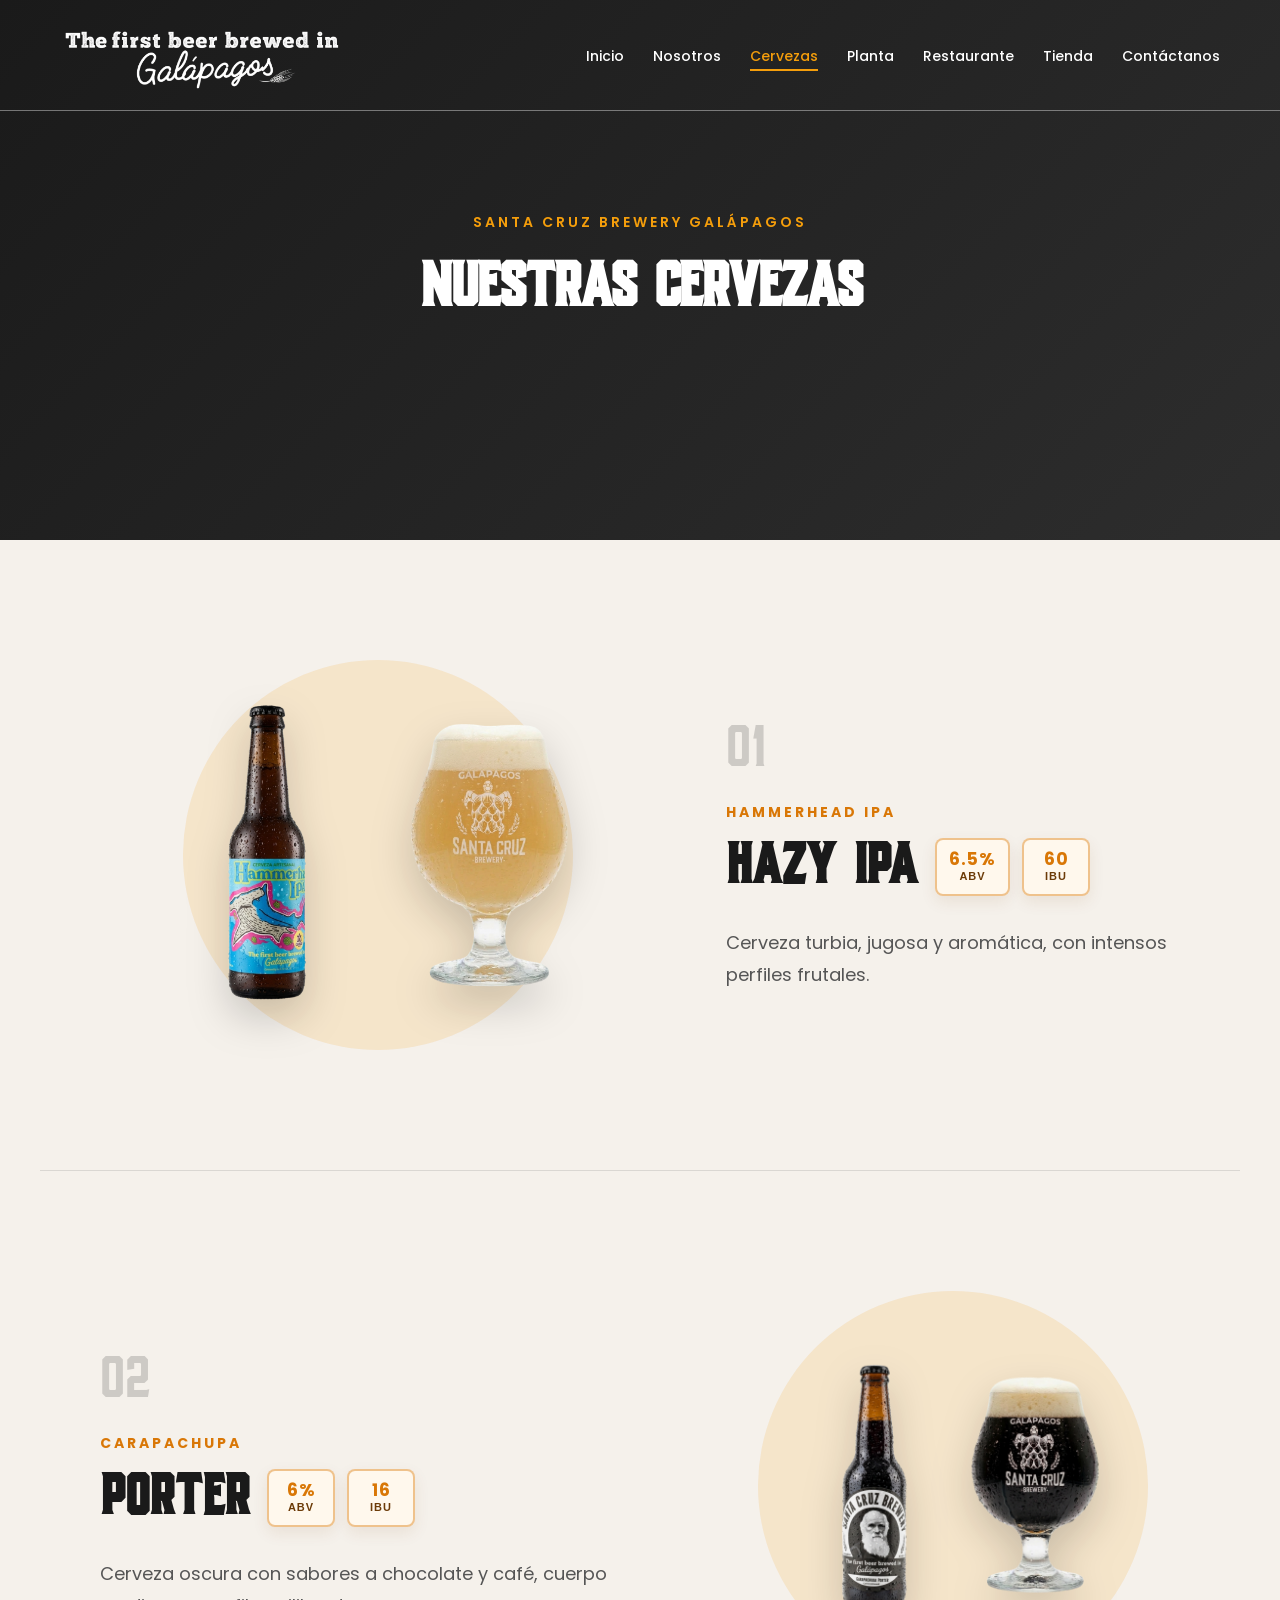
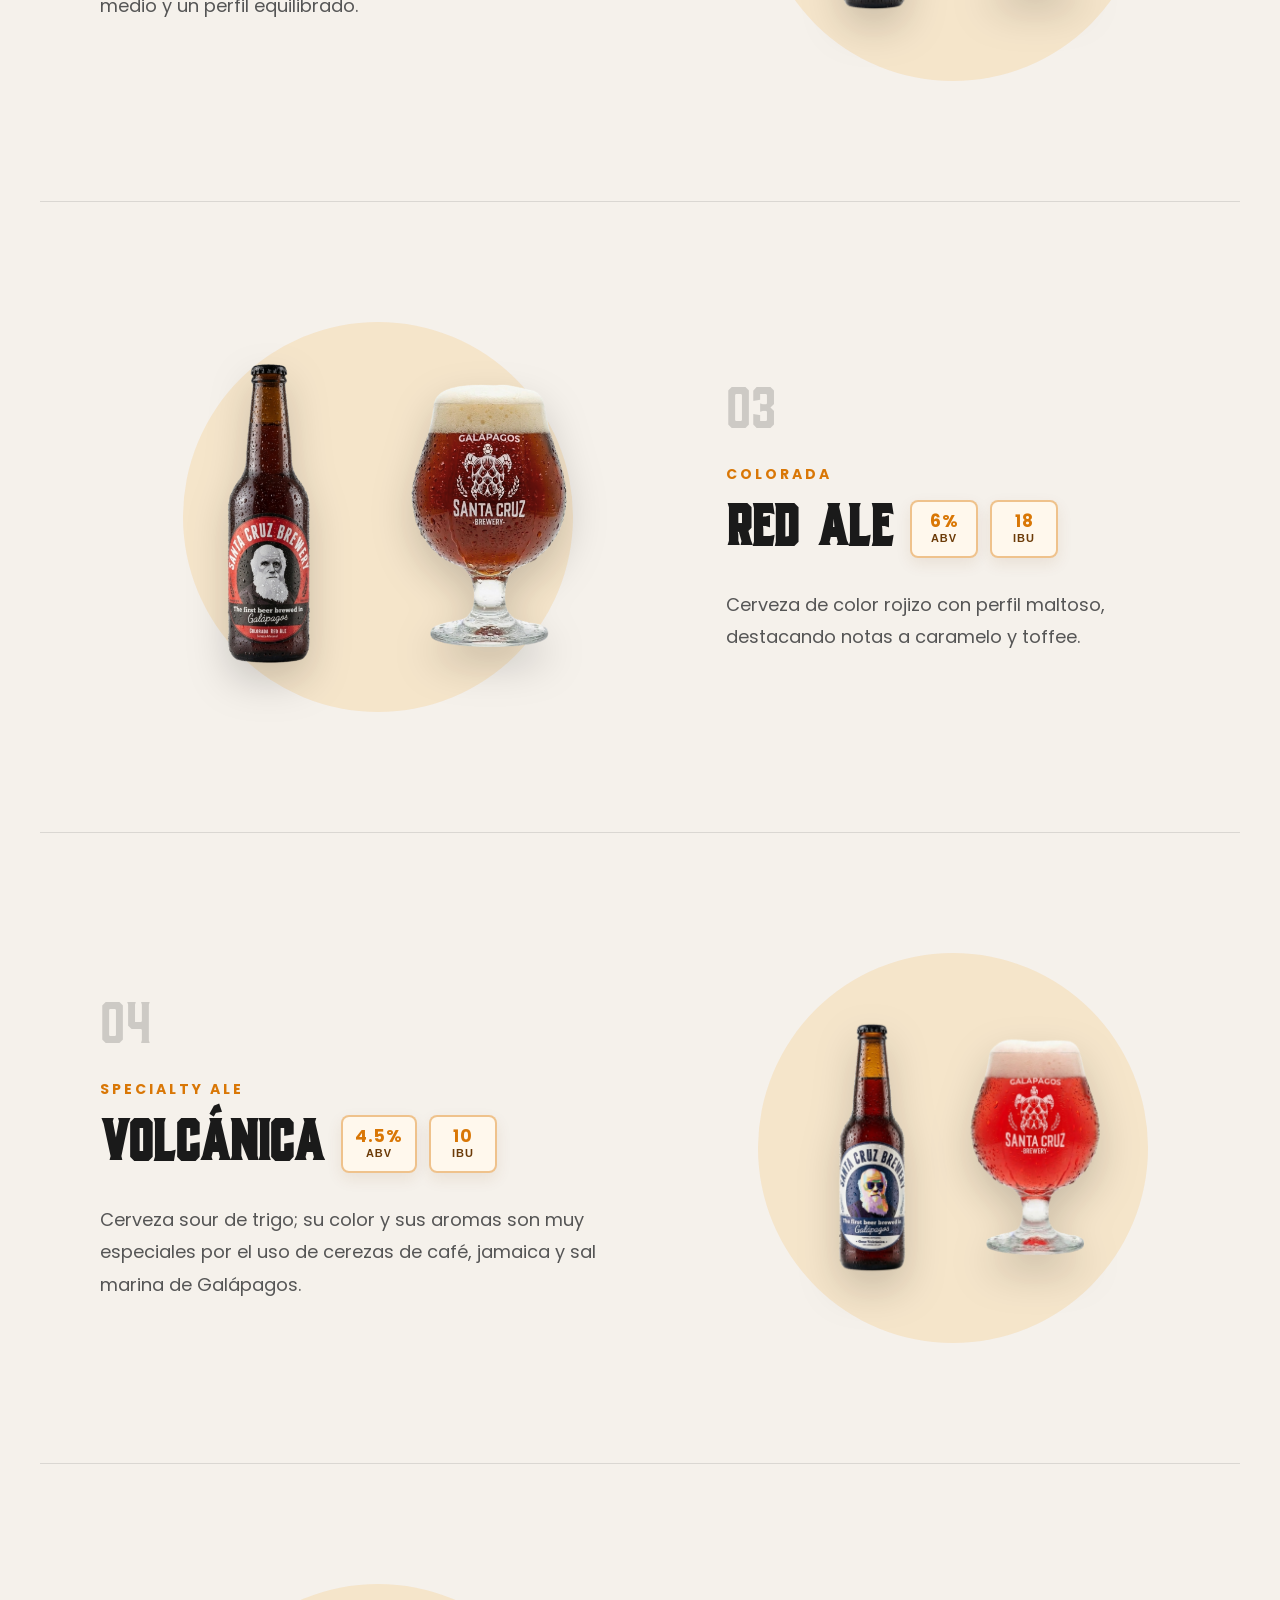
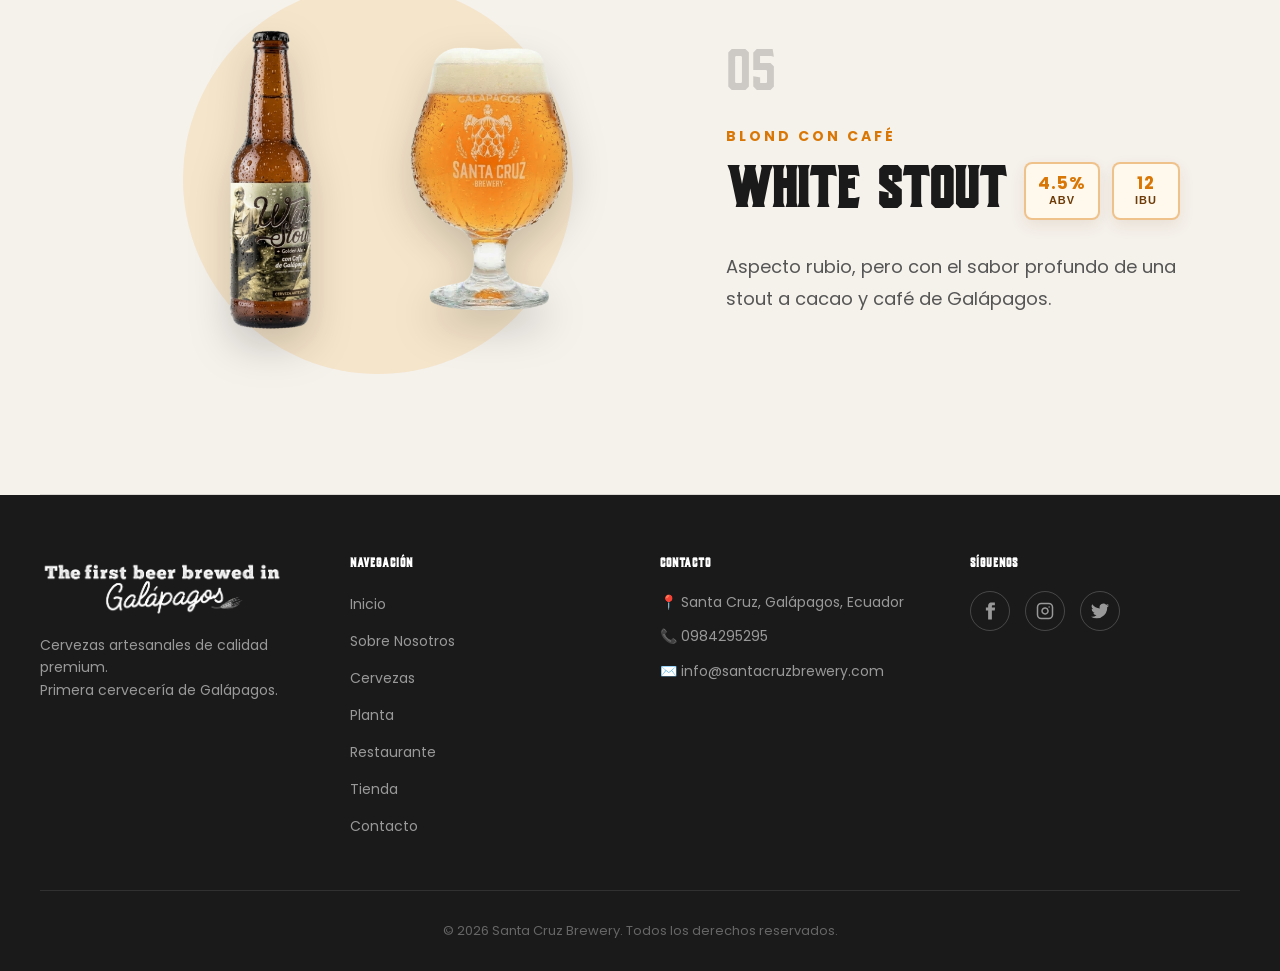
==== commit 8817b196: "Add animation to page" ====
--- a/cervezas.html
+++ b/cervezas.html
@@ -8,6 +8,7 @@
     <link href="https://fonts.googleapis.com/css2?family=Poppins:wght@300;400;500;600;700&amp;display=swap"
         rel="stylesheet">
     <link rel="stylesheet" href="styles.css">
+    <script src="animations.js" defer></script>
     <script>
         window.addEventListener('scroll', function () {
             const header = document.querySelector('.header');
--- a/styles.css
+++ b/styles.css
@@ -32,6 +32,132 @@
 h5,
 h6 {
     font-family: 'Vhiena', serif;
+}
+
+/* SITE MOTION */
+
+.motion-enabled .motion-reveal {
+    --motion-delay: 0ms;
+    opacity: 0;
+    transform: translateY(34px) scale(0.985);
+    transition:
+        opacity 0.72s ease var(--motion-delay),
+        transform 0.82s cubic-bezier(0.2, 0.75, 0.25, 1) var(--motion-delay);
+    will-change: opacity, transform;
+}
+
+.motion-enabled .motion-reveal.motion-from-left {
+    transform: translateX(-42px) scale(0.985);
+}
+
+.motion-enabled .motion-reveal.motion-from-right {
+    transform: translateX(42px) scale(0.985);
+}
+
+.motion-enabled .motion-reveal.is-visible {
+    opacity: 1;
+    transform: translate3d(0, 0, 0) scale(1);
+}
+
+.motion-hero-enter {
+    animation: motionHeroEnter 0.95s cubic-bezier(0.2, 0.75, 0.25, 1) both;
+}
+
+.hero-simple-content .hero-subtitle {
+    animation: motionHeroEnter 0.75s 0.12s ease both;
+}
+
+.hero-simple-content h1 {
+    animation: motionHeroEnter 0.9s 0.24s cubic-bezier(0.2, 0.75, 0.25, 1) both;
+}
+
+.btn-cta,
+.btn-submit,
+.btn-add-cart,
+.plant-action-button,
+.restaurant-contact-button,
+.restaurant-menu-download a {
+    position: relative;
+    overflow: hidden;
+    isolation: isolate;
+}
+
+.btn-cta::after,
+.btn-submit::after,
+.btn-add-cart::after,
+.plant-action-button::after,
+.restaurant-contact-button::after,
+.restaurant-menu-download a::after {
+    content: '';
+    position: absolute;
+    top: -70%;
+    left: -45%;
+    width: 28%;
+    height: 240%;
+    background: rgba(255, 255, 255, 0.22);
+    transform: rotate(20deg) translateX(-220%);
+    transition: transform 0.65s ease;
+    pointer-events: none;
+    z-index: 0;
+}
+
+.btn-cta:hover::after,
+.btn-submit:hover::after,
+.btn-add-cart:hover::after,
+.plant-action-button:hover::after,
+.restaurant-contact-button:hover::after,
+.restaurant-menu-download a:hover::after {
+    transform: rotate(20deg) translateX(650%);
+}
+
+.product-card .product-badge,
+.beer-detail-stats span {
+    animation: motionSoftPulse 3.6s ease-in-out infinite;
+}
+
+.product-card:nth-child(2n) .product-badge,
+.beer-detail-stats span:nth-child(2) {
+    animation-delay: 0.7s;
+}
+
+@keyframes motionHeroEnter {
+    from {
+        opacity: 0;
+        transform: translateY(26px);
+        filter: blur(5px);
+    }
+
+    to {
+        opacity: 1;
+        transform: translateY(0);
+        filter: blur(0);
+    }
+}
+
+@keyframes motionSoftPulse {
+    0%, 100% {
+        box-shadow: 0 0 0 0 rgba(245, 158, 11, 0);
+    }
+
+    50% {
+        box-shadow: 0 0 0 5px rgba(245, 158, 11, 0.09);
+    }
+}
+
+@media (prefers-reduced-motion: reduce) {
+    *,
+    *::before,
+    *::after {
+        scroll-behavior: auto !important;
+        animation-duration: 0.01ms !important;
+        animation-iteration-count: 1 !important;
+        transition-duration: 0.01ms !important;
+    }
+
+    .motion-enabled .motion-reveal {
+        opacity: 1;
+        transform: none;
+    }
 }
 
 /* HEADER */
@@ -1935,6 +2061,18 @@
     background: #ece9e4;
 }
 
+.product-card--photo .product-image {
+    padding: 0;
+    overflow: hidden;
+}
+
+.product-card--photo .product-image img {
+    width: 100%;
+    height: 275px;
+    max-height: none;
+    object-fit: cover;
+}
+
 .product-badge {
     position: absolute;
     top: 15px;
@@ -3275,16 +3413,38 @@
 }
 
 .restaurant-menu-download a {
-    color: #17120c;
+    display: inline-flex;
+    align-items: center;
+    justify-content: center;
+    min-width: 285px;
+    padding: 17px 24px;
+    border: 2px solid #17120c;
+    border-radius: 10px;
+    background: #17120c;
+    color: #ffffff;
+    box-shadow: 0 12px 28px rgba(23, 18, 12, 0.25);
     font-size: 17px;
     font-weight: 700;
     text-decoration: none;
+    transition: transform 0.25s ease, background 0.25s ease, box-shadow 0.25s ease;
+}
+
+.restaurant-menu-download a:hover {
+    transform: translateY(-3px);
+    background: #2b2118;
+    box-shadow: 0 17px 34px rgba(23, 18, 12, 0.32);
+}
+
+.restaurant-menu-download a:focus-visible {
+    outline: 3px solid rgba(255, 255, 255, 0.72);
+    outline-offset: 4px;
 }
 
 .restaurant-menu-download a span {
     display: inline-block;
     margin-left: 7px;
     font-size: 22px;
+    color: #f5a623;
     transition: transform 0.2s ease;
 }
 
@@ -3372,6 +3532,11 @@
         align-items: flex-start;
         flex-direction: column;
         margin-top: 55px;
+    }
+
+    .restaurant-menu-download a {
+        width: 100%;
+        min-width: 0;
     }
 }
 
